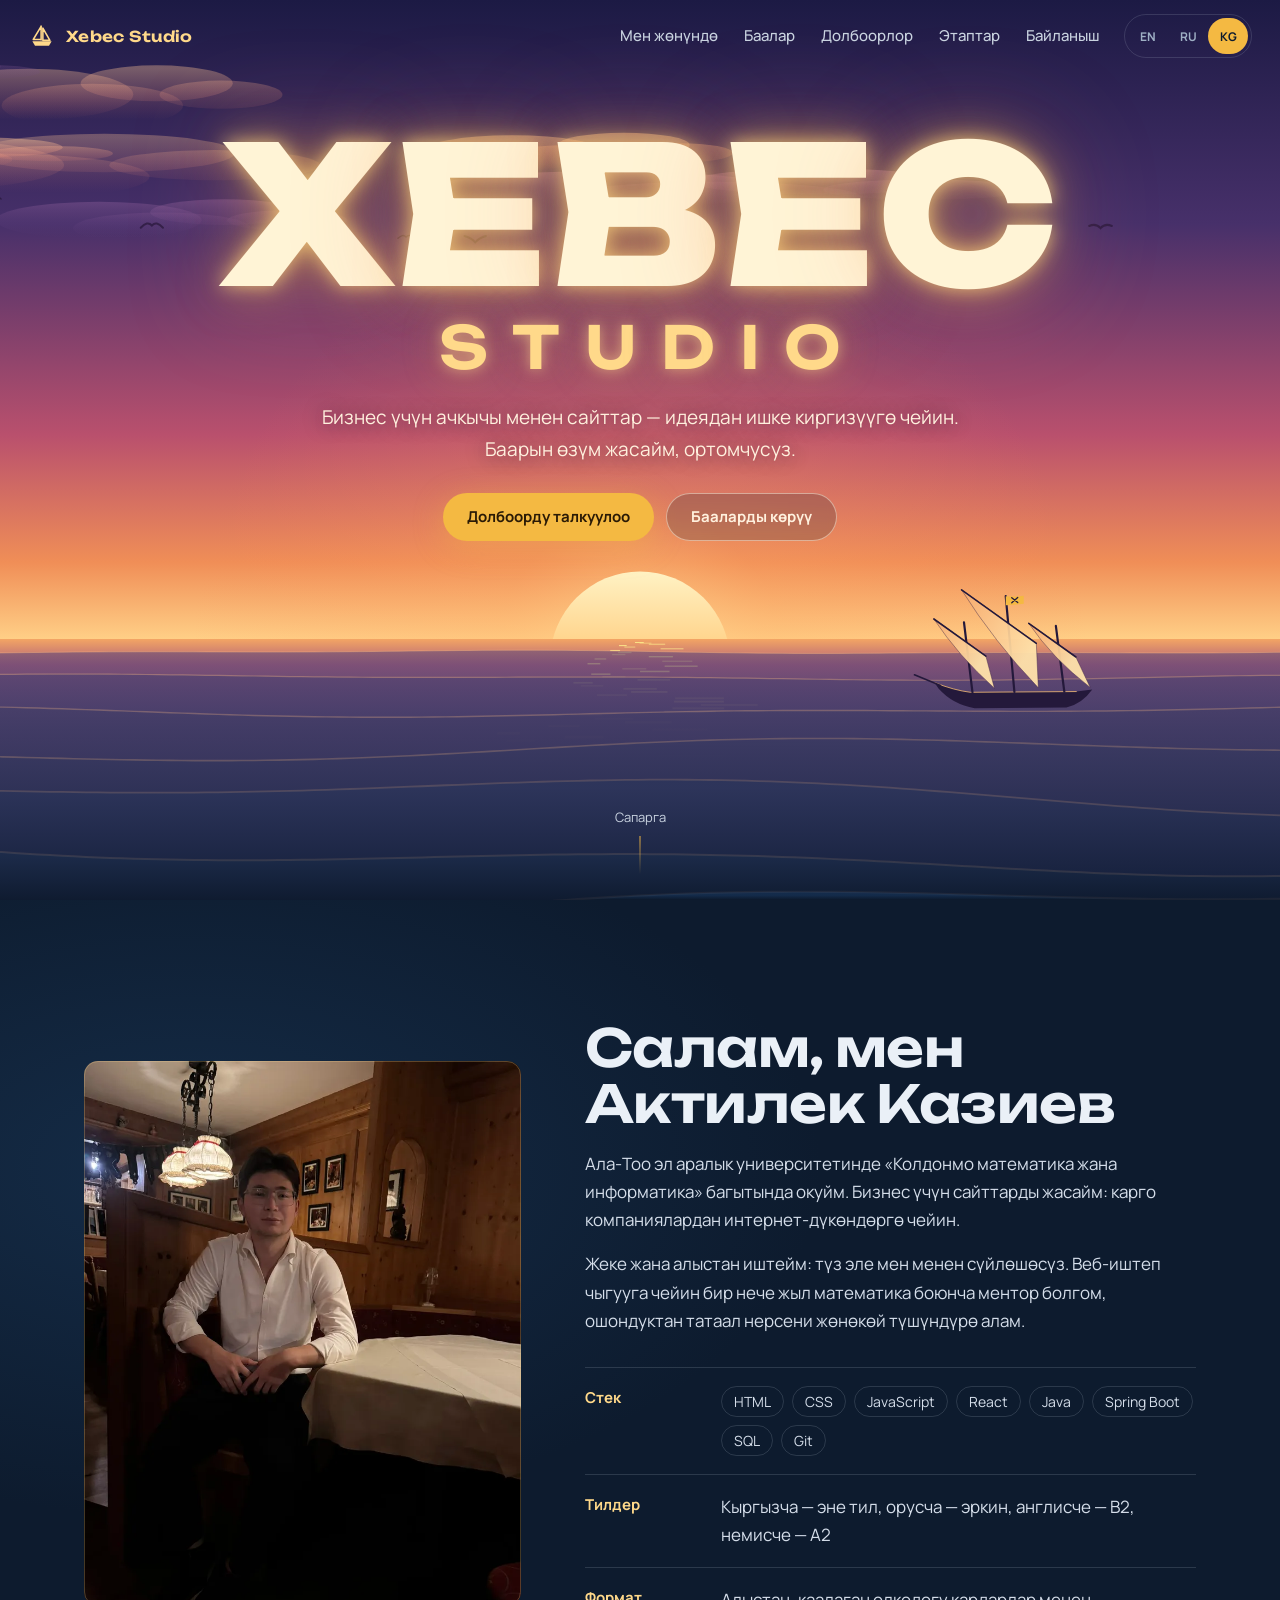
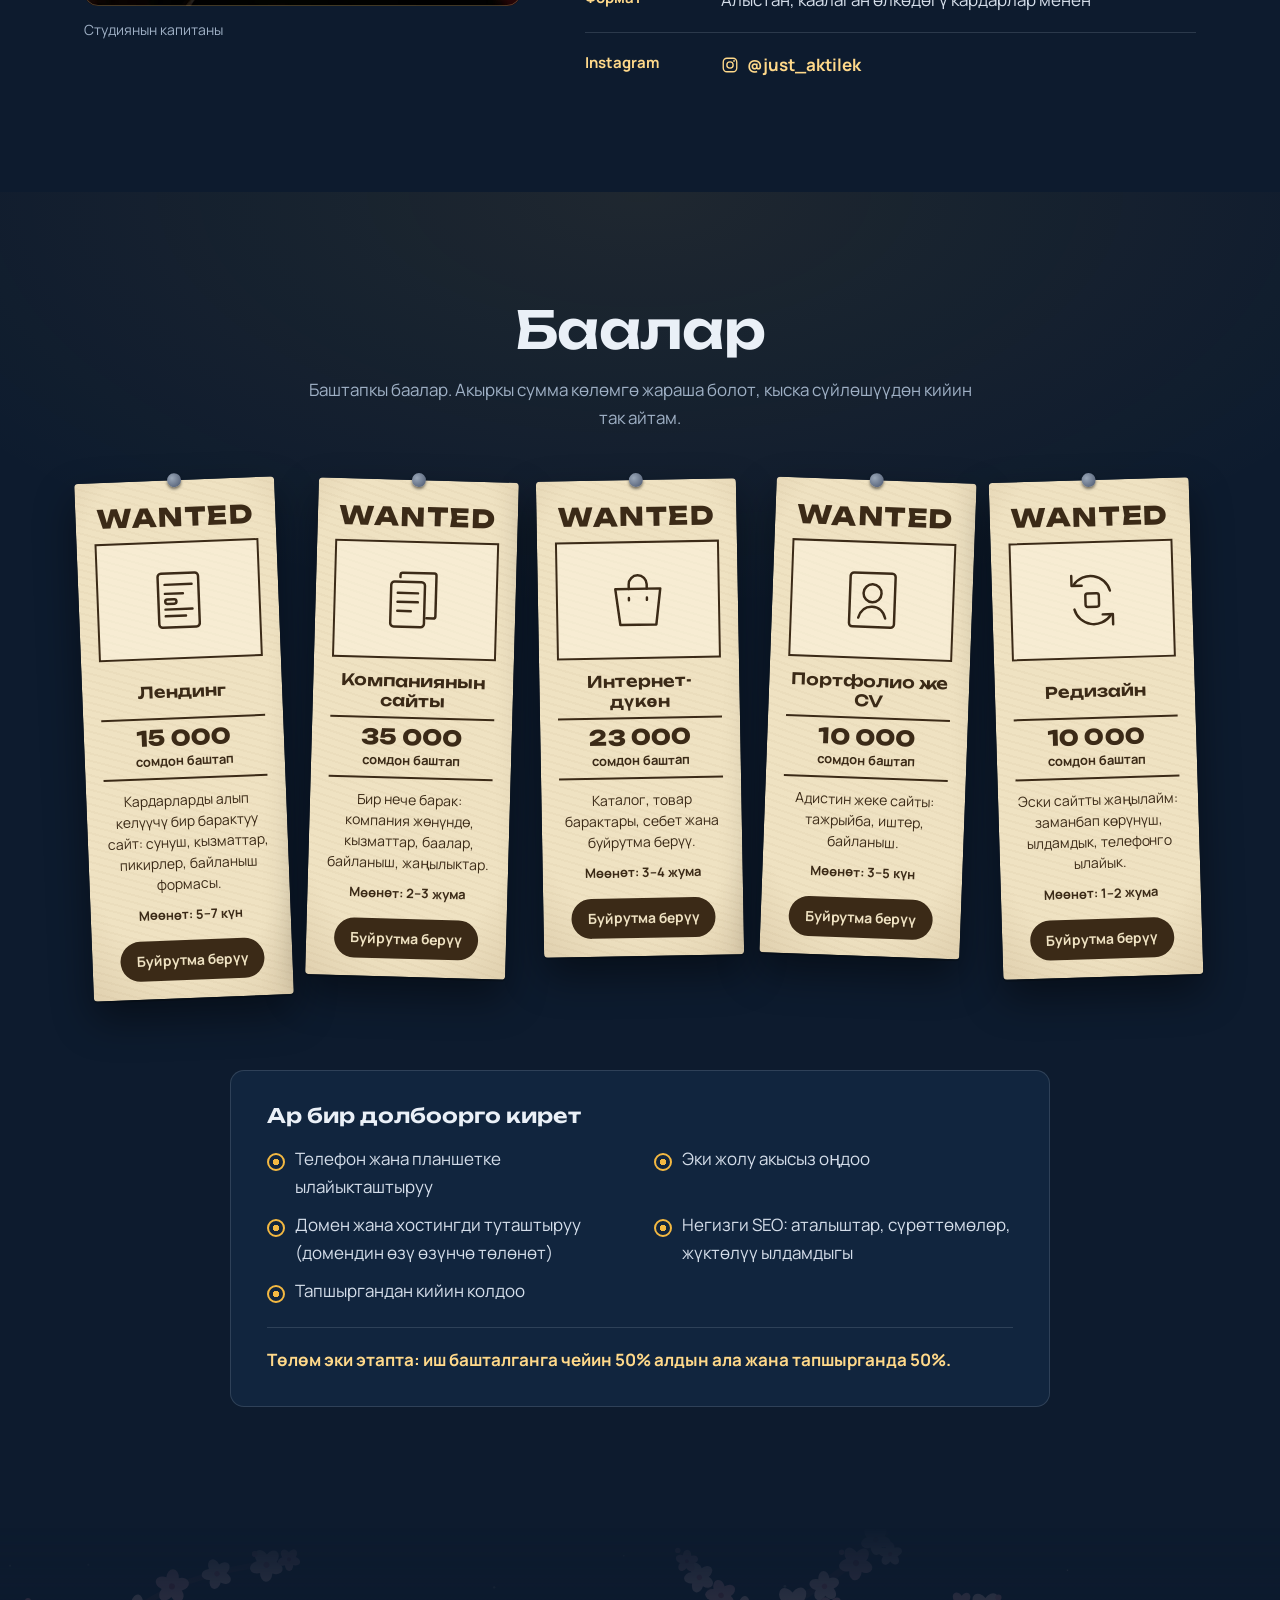
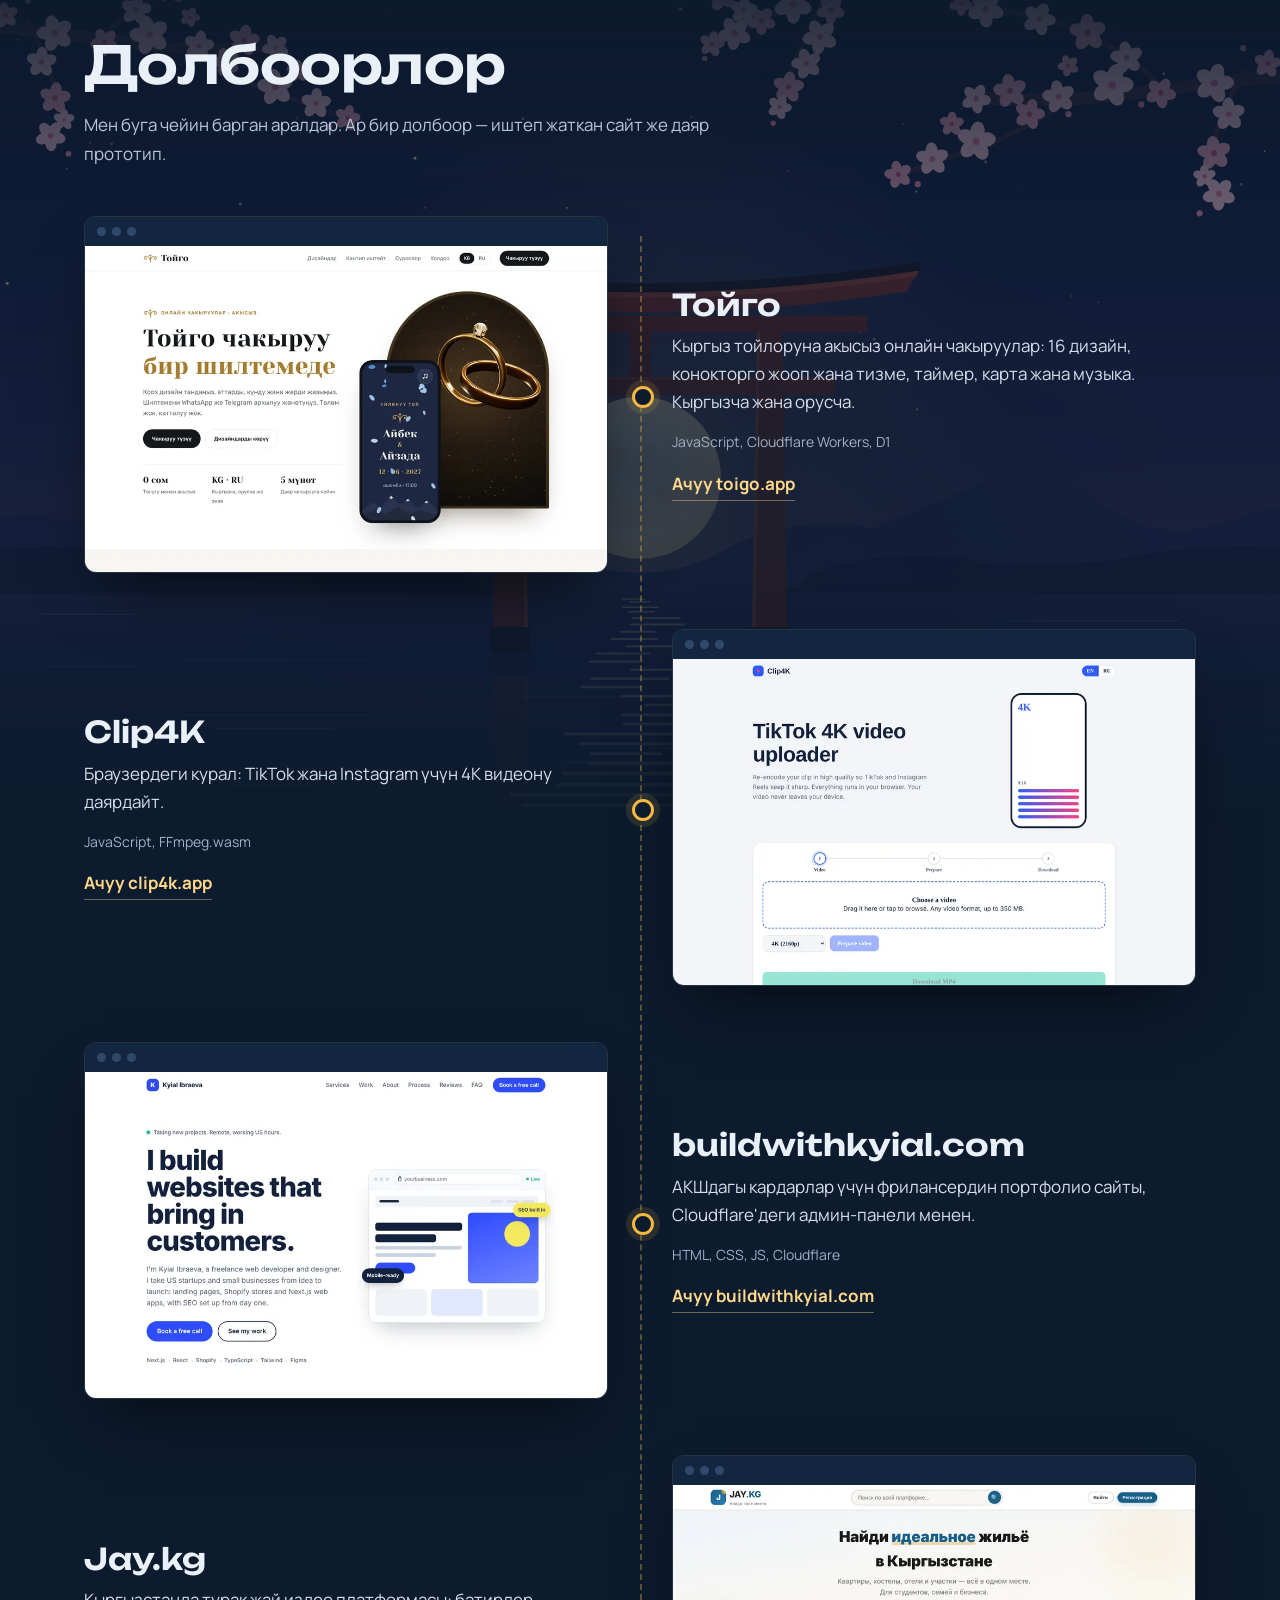
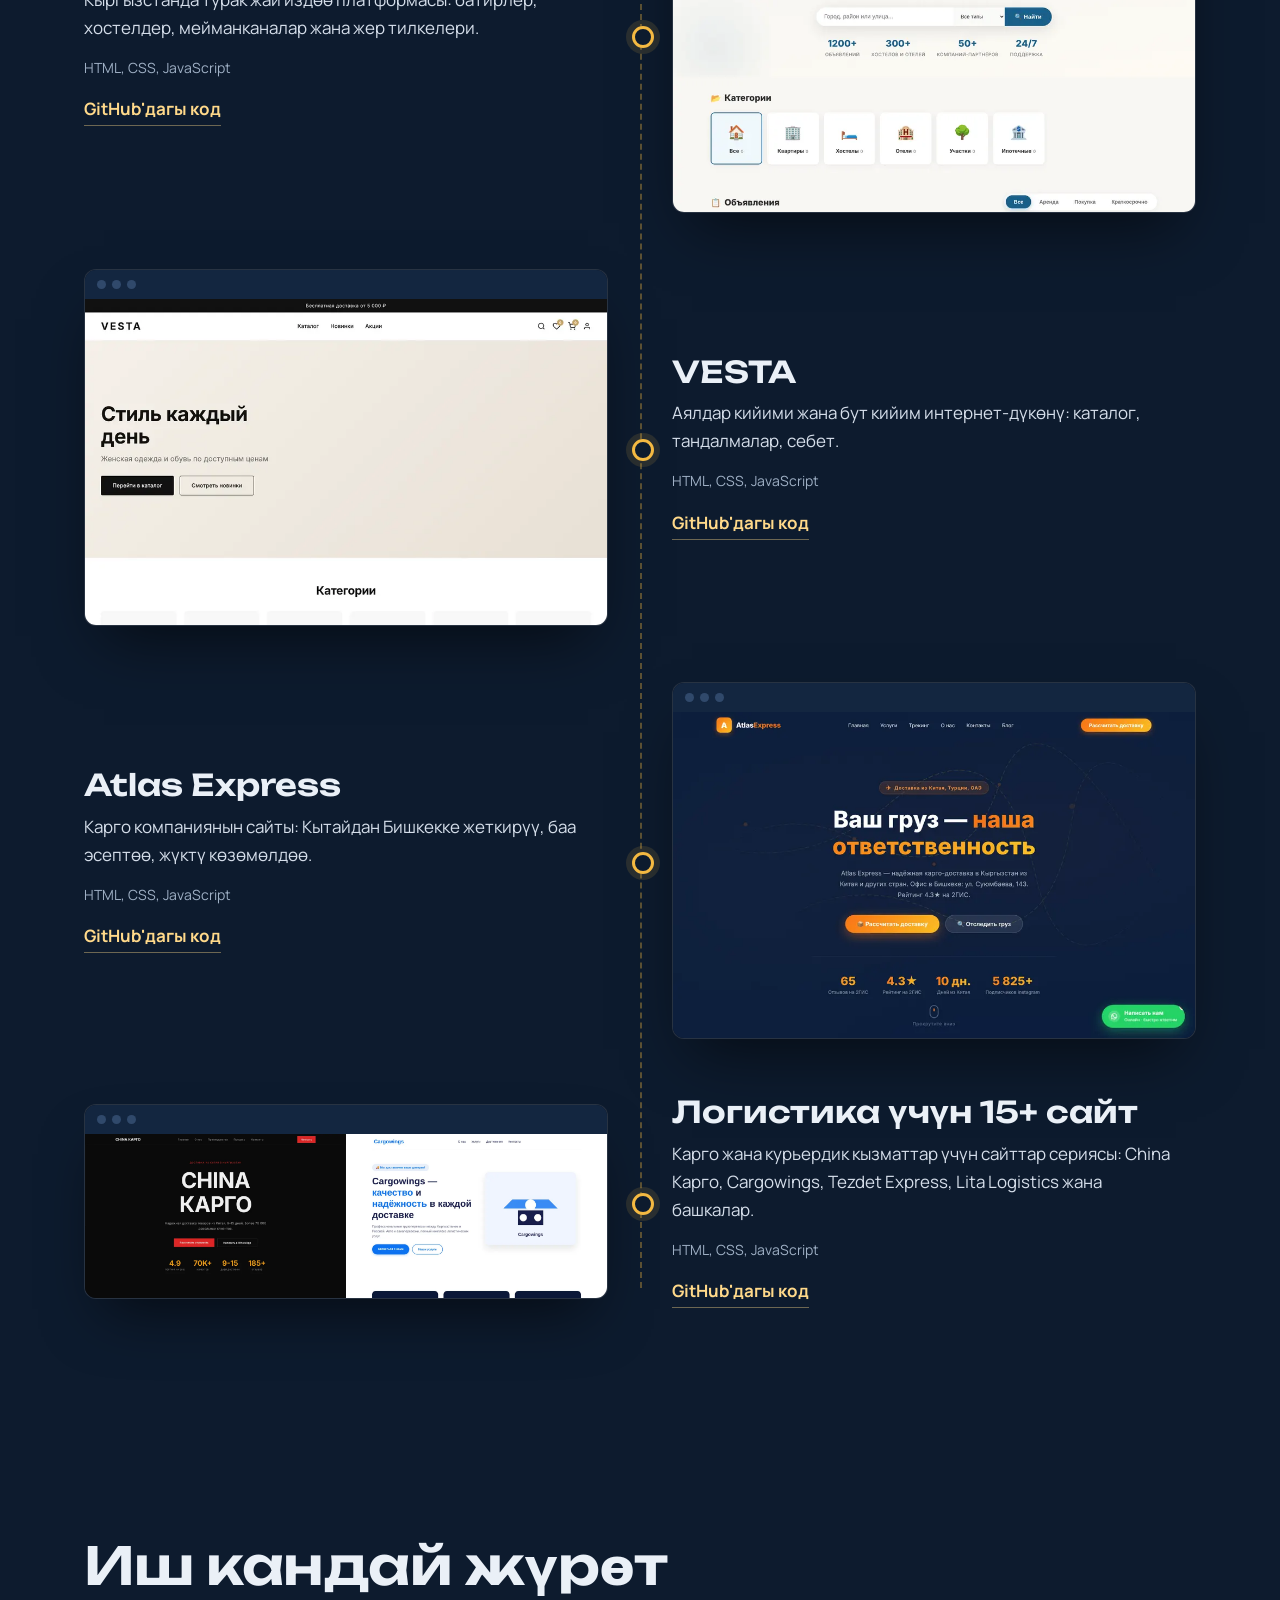
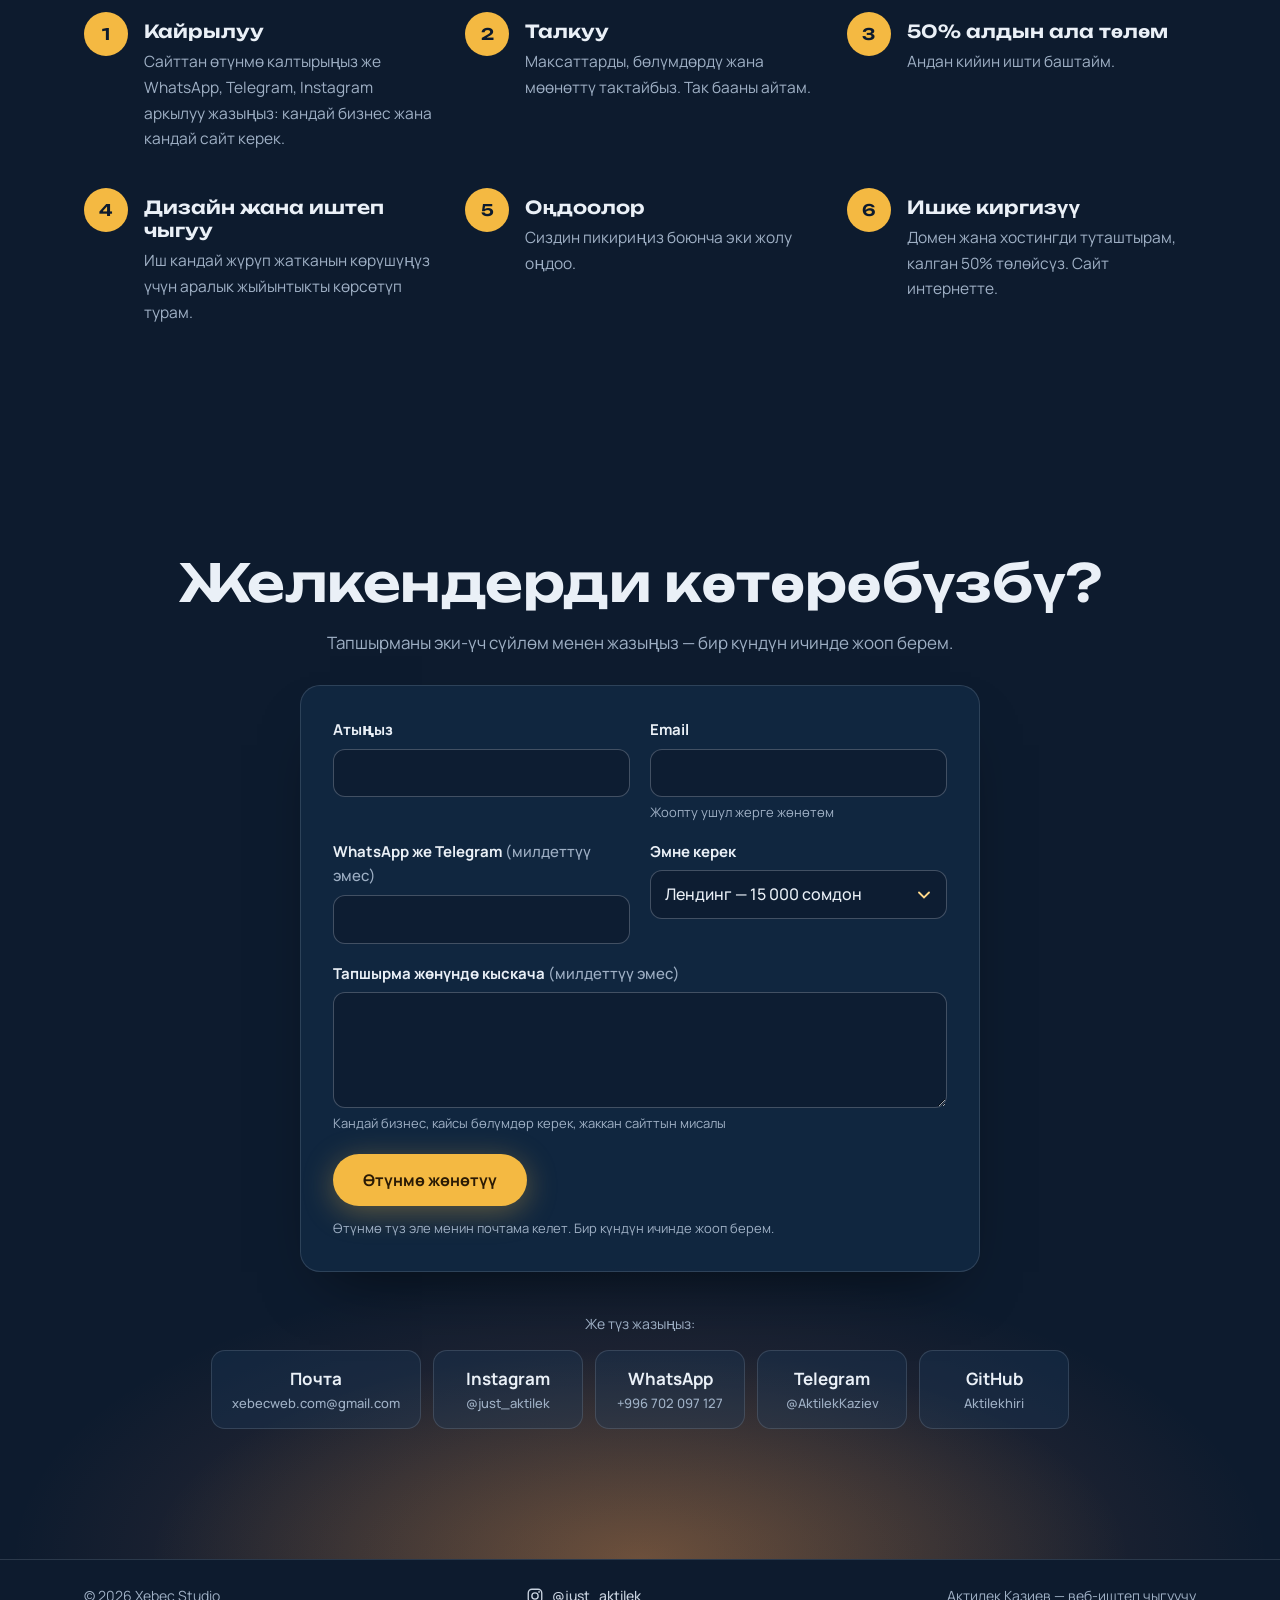
==== public/ky/index.html @ 6d2ee207 "Xebec Studio site with Cloudflare Workers Builds config Static site (content.js + build.js -> public" ====
<!doctype html>
<html lang="ky">
<head>
<meta charset="utf-8">
<meta name="viewport" content="width=device-width, initial-scale=1">
<title>Xebec Studio — сайттар ачкычы менен</title>
<meta name="description" content="Xebec Studio — ачкычы менен сайттар: лендинг, компаниянын сайты, интернет-дүкөн, портфолио жана редизайн. Каалаган өлкөдөгү кардарлар менен алыстан иштейм. Баалар 10 000 сомдон баштап.">
<link rel="canonical" href="https://xebecweb.com/ky/">
<link rel="alternate" hreflang="en" href="https://xebecweb.com/">
<link rel="alternate" hreflang="ru" href="https://xebecweb.com/ru/">
<link rel="alternate" hreflang="ky" href="https://xebecweb.com/ky/">
<link rel="alternate" hreflang="x-default" href="https://xebecweb.com/">
<meta name="theme-color" content="#0D1B2E">
<meta name="robots" content="index, follow, max-image-preview:large">
<meta property="og:type" content="website">
<meta property="og:site_name" content="Xebec Studio">
<meta property="og:url" content="https://xebecweb.com/ky/">
<meta property="og:title" content="Xebec Studio — сайттар ачкычы менен">
<meta property="og:description" content="Xebec Studio — ачкычы менен сайттар: лендинг, компаниянын сайты, интернет-дүкөн, портфолио жана редизайн. Каалаган өлкөдөгү кардарлар менен алыстан иштейм. Баалар 10 000 сомдон баштап.">
<meta property="og:image" content="https://xebecweb.com/assets/og-ky.jpg">
<meta property="og:image:width" content="1200">
<meta property="og:image:height" content="630">
<meta property="og:locale" content="ky_KG">
<meta property="og:locale:alternate" content="en_US">
<meta property="og:locale:alternate" content="ru_RU">
<meta name="twitter:card" content="summary_large_image">
<link rel="icon" href="../assets/favicon.svg" type="image/svg+xml">
<link rel="preload" href="../assets/fonts/unbounded-latin-800-normal.woff2" as="font" type="font/woff2" crossorigin>
<link rel="stylesheet" href="../assets/fonts.css">
<link rel="stylesheet" href="../styles.css">
<script type="application/ld+json">{"@context":"https://schema.org","@type":"ProfessionalService","name":"Xebec Studio","url":"https://xebecweb.com/ky/","image":"https://xebecweb.com/assets/og-ky.jpg","description":"Xebec Studio — ачкычы менен сайттар: лендинг, компаниянын сайты, интернет-дүкөн, портфолио жана редизайн. Каалаган өлкөдөгү кардарлар менен алыстан иштейм. Баалар 10 000 сомдон баштап.","email":"xebecweb.com@gmail.com","telephone":"+996702097127","areaServed":"Worldwide","availableLanguage":["English","Russian","Kyrgyz"],"priceRange":"10000–35000 KGS","founder":{"@type":"Person","name":"Актилек Казиев"},"sameAs":["https://instagram.com/just_aktilek","https://github.com/Aktilekhiri","https://t.me/AktilekKaziev"],"inLanguage":"ky"}</script>
</head>
<body>
<a class="skip" href="#main">Мазмунга өтүү</a>

<header class="bar" id="bar">
  <a class="brand" href="#top" aria-label="Xebec Studio">
    <svg viewBox="0 0 32 32" aria-hidden="true"><path d="M5 22h22l-3 5H8z" fill="currentColor"/><path d="M15 4v17M15 5l-9 15h9M17 7v14h8z" fill="none" stroke="currentColor" stroke-width="1.8" stroke-linejoin="round"/></svg>
    <span>Xebec Studio</span>
  </a>
  <nav class="nav" id="nav" aria-label="Main">
    <a href="#captain">Мен жөнүндө</a>
    <a href="#bounties">Баалар</a>
    <a href="#islands">Долбоорлор</a>
    <a href="#voyage">Этаптар</a>
    <a href="#contact">Байланыш</a>
  </nav>
  <nav class="langs" aria-label="Тил"><a href="../" hreflang="en" lang="en" aria-label="English">EN</a><a href="../ru/" hreflang="ru" lang="ru" aria-label="Русский">RU</a><a href="./" hreflang="ky" lang="ky" aria-label="Кыргызча" aria-current="page">KG</a></nav>
  <button class="menu-btn" id="menuBtn" type="button" aria-expanded="false" aria-controls="nav"><span></span><span></span><span class="sr">Меню</span></button>
</header>

<section class="hero" id="top">
  <canvas id="sea" aria-hidden="true"></canvas>
  <div class="hero-in">
    <h1 class="title"><span class="sr">Xebec Studio — сайттар ачкычы менен</span><span class="t1" aria-hidden="true">XEBEC</span><span class="t2" aria-hidden="true">STUDIO</span></h1>
    <p class="lede">Бизнес үчүн ачкычы менен сайттар — идеядан ишке киргизүүгө чейин. Баарын өзүм жасайм, ортомчусуз.</p>
    <div class="cta">
      <a class="btn gold" href="#contact">Долбоорду талкуулоо</a>
      <a class="btn ghost" href="#bounties">Бааларды көрүү</a>
    </div>
  </div>
  <a class="scroll-cue" href="#captain"><span>Сапарга</span><i aria-hidden="true"></i></a>
</section>

<main id="main" tabindex="-1">

<section class="captain" id="captain">
  <div class="wrap cap-grid">
    <figure class="cap-photo">
      <img src="../assets/img/aktilek.webp" width="800" height="1066" alt="Актилек Казиев" loading="lazy" decoding="async">
      <figcaption>Студиянын капитаны</figcaption>
    </figure>
    <div class="cap-text">
      <h2 class="h2">Салам, мен Актилек Казиев</h2>
      <p>Ала-Тоо эл аралык университетинде «Колдонмо математика жана информатика» багытында окуйм. Бизнес үчүн сайттарды жасайм: карго компаниялардан интернет-дүкөндөргө чейин.</p>
      <p>Жеке жана алыстан иштейм: түз эле мен менен сүйлөшөсүз. Веб-иштеп чыгууга чейин бир нече жыл математика боюнча ментор болгом, ошондуктан татаал нерсени жөнөкөй түшүндүрө алам.</p>
      <dl class="facts">
        <div><dt>Стек</dt><dd class="chips"><span>HTML</span><span>CSS</span><span>JavaScript</span><span>React</span><span>Java</span><span>Spring Boot</span><span>SQL</span><span>Git</span></dd></div>
        <div><dt>Тилдер</dt><dd>Кыргызча — эне тил, орусча — эркин, англисче — B2, немисче — A2</dd></div>
        <div><dt>Формат</dt><dd>Алыстан, каалаган өлкөдөгү кардарлар менен</dd></div>
        <div><dt>Instagram</dt><dd><a class="ig-link" href="https://instagram.com/just_aktilek" target="_blank" rel="noopener"><svg viewBox="0 0 24 24" aria-hidden="true"><rect x="3" y="3" width="18" height="18" rx="5" fill="none" stroke="currentColor" stroke-width="1.8"/><circle cx="12" cy="12" r="4.2" fill="none" stroke="currentColor" stroke-width="1.8"/><circle cx="17.4" cy="6.6" r="1.2" fill="currentColor"/></svg>@just_aktilek</a></dd></div>
      </dl>
    </div>
  </div>
</section>

<section class="bounties" id="bounties">
  <div class="wrap">
    <h2 class="h2 center">Баалар</h2>
    <p class="sub center">Баштапкы баалар. Акыркы сумма көлөмгө жараша болот, кыска сүйлөшүүдөн кийин так айтам.</p>
    <div class="posters">
      <article class="poster" style="--tilt:-2.2deg">
        <div class="w" aria-hidden="true">WANTED</div>
        <div class="pic" aria-hidden="true"><svg viewBox="0 0 64 64"><rect x="14" y="8" width="36" height="48" rx="3"/><path d="M20 18h24M20 26h16M20 40h24M20 46h18"/><rect x="20" y="31" width="10" height="4" rx="2"/></svg></div>
        <h3 class="name">Лендинг</h3>
        <div class="bounty"><b>15 000</b><small>сомдон баштап</small></div>
        <p>Кардарларды алып келүүчү бир барактуу сайт: сунуш, кызматтар, пикирлер, байланыш формасы.</p>
        <div class="term">Мөөнөт: 5–7 күн</div>
        <a class="order" href="#contact" data-service="landing">Буйрутма берүү</a>
      </article>
      <article class="poster" style="--tilt:1.6deg">
        <div class="w" aria-hidden="true">WANTED</div>
        <div class="pic" aria-hidden="true"><svg viewBox="0 0 64 64"><rect x="10" y="16" width="30" height="40" rx="3"/><path d="M18 12V10a2 2 0 0 1 2-2h28a2 2 0 0 1 2 2v36a2 2 0 0 1-2 2h-6"/><path d="M16 26h18M16 34h18M16 42h12"/></svg></div>
        <h3 class="name">Компаниянын сайты</h3>
        <div class="bounty"><b>35 000</b><small>сомдон баштап</small></div>
        <p>Бир нече барак: компания жөнүндө, кызматтар, баалар, байланыш, жаңылыктар.</p>
        <div class="term">Мөөнөт: 2–3 жума</div>
        <a class="order" href="#contact" data-service="corporate">Буйрутма берүү</a>
      </article>
      <article class="poster" style="--tilt:-1deg">
        <div class="w" aria-hidden="true">WANTED</div>
        <div class="pic" aria-hidden="true"><svg viewBox="0 0 64 64"><path d="M12 22h40l-4 32H16z"/><path d="M24 22v-4a8 8 0 0 1 16 0v4"/><path d="M24 30v2M40 30v2"/></svg></div>
        <h3 class="name">Интернет-дүкөн</h3>
        <div class="bounty"><b>23 000</b><small>сомдон баштап</small></div>
        <p>Каталог, товар барактары, себет жана буйрутма берүү.</p>
        <div class="term">Мөөнөт: 3–4 жума</div>
        <a class="order" href="#contact" data-service="shop">Буйрутма берүү</a>
      </article>
      <article class="poster" style="--tilt:2.1deg">
        <div class="w" aria-hidden="true">WANTED</div>
        <div class="pic" aria-hidden="true"><svg viewBox="0 0 64 64"><rect x="12" y="8" width="40" height="48" rx="3"/><circle cx="32" cy="26" r="8"/><path d="M20 48c2-7 7-10 12-10s10 3 12 10"/></svg></div>
        <h3 class="name">Портфолио же CV</h3>
        <div class="bounty"><b>10 000</b><small>сомдон баштап</small></div>
        <p>Адистин жеке сайты: тажрыйба, иштер, байланыш.</p>
        <div class="term">Мөөнөт: 3–5 күн</div>
        <a class="order" href="#contact" data-service="portfolio">Буйрутма берүү</a>
      </article>
      <article class="poster" style="--tilt:-1.7deg">
        <div class="w" aria-hidden="true">WANTED</div>
        <div class="pic" aria-hidden="true"><svg viewBox="0 0 64 64"><path d="M48 24a18 18 0 0 0-32-6"/><path d="M14 10v9h9"/><path d="M16 40a18 18 0 0 0 32 6"/><path d="M50 54v-9h-9"/><rect x="26" y="26" width="12" height="12" rx="2"/></svg></div>
        <h3 class="name">Редизайн</h3>
        <div class="bounty"><b>10 000</b><small>сомдон баштап</small></div>
        <p>Эски сайтты жаңылайм: заманбап көрүнүш, ылдамдык, телефонго ылайык.</p>
        <div class="term">Мөөнөт: 1–2 жума</div>
        <a class="order" href="#contact" data-service="redesign">Буйрутма берүү</a>
      </article>
    </div>
    <div class="terms">
      <h3 class="h3">Ар бир долбоорго кирет</h3>
      <ul class="inc">
        <li>Телефон жана планшетке ылайыкташтыруу</li>
        <li>Эки жолу акысыз оңдоо</li>
        <li>Домен жана хостингди туташтыруу (домендин өзү өзүнчө төлөнөт)</li>
        <li>Негизги SEO: аталыштар, сүрөттөмөлөр, жүктөлүү ылдамдыгы</li>
        <li>Тапшыргандан кийин колдоо</li>
      </ul>
      <p class="pay">Төлөм эки этапта: иш башталганга чейин 50% алдын ала жана тапшырганда 50%.</p>
    </div>
  </div>
</section>

<section class="islands" id="islands">
  <div class="isle-bg" aria-hidden="true">
    <div class="isle-scene">
      <img class="scene" src="../assets/sakura-night.svg" alt="" decoding="async">
      <div class="petals"><i class="petal" style="left:92.2%;--d:11.5s;--dl:-11.2s;--s:11px;--sw:3.5s"><b></b></i><i class="petal" style="left:5.7%;--d:14.4s;--dl:-12.5s;--s:11px;--sw:4.7s"><b></b></i><i class="petal" style="left:55.8%;--d:16.6s;--dl:-10.8s;--s:9px;--sw:3.5s"><b></b></i><i class="petal" style="left:37.4%;--d:14.0s;--dl:-3.6s;--s:15px;--sw:4.2s"><b></b></i><i class="petal" style="left:45.3%;--d:19.7s;--dl:-8.8s;--s:14px;--sw:3.2s"><b></b></i><i class="petal" style="left:62.6%;--d:12.6s;--dl:-12.9s;--s:9px;--sw:4.8s"><b></b></i><i class="petal" style="left:16.6%;--d:18.3s;--dl:-11.1s;--s:9px;--sw:3.8s"><b></b></i><i class="petal" style="left:32.9%;--d:19.3s;--dl:-2.7s;--s:10px;--sw:3.8s"><b></b></i><i class="petal" style="left:54.0%;--d:16.8s;--dl:-0.0s;--s:16px;--sw:4.3s"><b></b></i><i class="petal" style="left:97.2%;--d:17.8s;--dl:-19.7s;--s:13px;--sw:3.1s"><b></b></i><i class="petal" style="left:82.1%;--d:16.9s;--dl:-8.4s;--s:14px;--sw:4.5s"><b></b></i><i class="petal" style="left:17.9%;--d:12.2s;--dl:-19.6s;--s:9px;--sw:2.8s"><b></b></i><i class="petal" style="left:99.5%;--d:15.5s;--dl:-15.4s;--s:14px;--sw:2.6s"><b></b></i><i class="petal" style="left:81.6%;--d:12.5s;--dl:-9.1s;--s:12px;--sw:3.3s"><b></b></i></div>
    </div>
  </div>
  <div class="wrap">
    <h2 class="h2">Долбоорлор</h2>
    <p class="sub">Мен буга чейин барган аралдар. Ар бир долбоор — иштеп жаткан сайт же даяр прототип.</p>
    <ol class="route">
      <li class="isle">
        <a class="shot" href="https://toigo.app" target="_blank" rel="noopener" tabindex="-1" aria-hidden="true"><span class="chrome"><i></i><i></i><i></i></span><img src="../assets/work/toigo.webp" width="960" height="600" alt="Тойго" loading="lazy" decoding="async"></a>
        <div>
          <h3>Тойго</h3>
          <p>Кыргыз тойлоруна акысыз онлайн чакыруулар: 16 дизайн, конокторго жооп жана тизме, таймер, карта жана музыка. Кыргызча жана орусча.</p>
          <div class="tags">JavaScript, Cloudflare Workers, D1</div>
          <a class="link" href="https://toigo.app" target="_blank" rel="noopener">Ачуу toigo.app</a>
        </div>
      </li>
      <li class="isle">
        <a class="shot" href="https://clip4k.app" target="_blank" rel="noopener" tabindex="-1" aria-hidden="true"><span class="chrome"><i></i><i></i><i></i></span><img src="../assets/work/clip4k.webp" width="960" height="600" alt="Clip4K" loading="lazy" decoding="async"></a>
        <div>
          <h3>Clip4K</h3>
          <p>Браузердеги курал: TikTok жана Instagram үчүн 4K видеону даярдайт.</p>
          <div class="tags">JavaScript, FFmpeg.wasm</div>
          <a class="link" href="https://clip4k.app" target="_blank" rel="noopener">Ачуу clip4k.app</a>
        </div>
      </li>
      <li class="isle">
        <a class="shot" href="https://buildwithkyial.com" target="_blank" rel="noopener" tabindex="-1" aria-hidden="true"><span class="chrome"><i></i><i></i><i></i></span><img src="../assets/work/kyial.webp" width="960" height="600" alt="buildwithkyial.com" loading="lazy" decoding="async"></a>
        <div>
          <h3>buildwithkyial.com</h3>
          <p>АКШдагы кардарлар үчүн фрилансердин портфолио сайты, Cloudflare'деги админ-панели менен.</p>
          <div class="tags">HTML, CSS, JS, Cloudflare</div>
          <a class="link" href="https://buildwithkyial.com" target="_blank" rel="noopener">Ачуу buildwithkyial.com</a>
        </div>
      </li>
      <li class="isle">
        <a class="shot" href="https://github.com/Aktilekhiri/Jay.kg" target="_blank" rel="noopener" tabindex="-1" aria-hidden="true"><span class="chrome"><i></i><i></i><i></i></span><img src="../assets/work/jay.webp" width="960" height="600" alt="Jay.kg" loading="lazy" decoding="async"></a>
        <div>
          <h3>Jay.kg</h3>
          <p>Кыргызстанда турак жай издөө платформасы: батирлер, хостелдер, мейманканалар жана жер тилкелери.</p>
          <div class="tags">HTML, CSS, JavaScript</div>
          <a class="link" href="https://github.com/Aktilekhiri/Jay.kg" target="_blank" rel="noopener">GitHub'дагы код</a>
        </div>
      </li>
      <li class="isle">
        <a class="shot" href="https://github.com/Aktilekhiri/Vesta-" target="_blank" rel="noopener" tabindex="-1" aria-hidden="true"><span class="chrome"><i></i><i></i><i></i></span><img src="../assets/work/vesta.webp" width="960" height="600" alt="VESTA" loading="lazy" decoding="async"></a>
        <div>
          <h3>VESTA</h3>
          <p>Аялдар кийими жана бут кийим интернет-дүкөнү: каталог, тандалмалар, себет.</p>
          <div class="tags">HTML, CSS, JavaScript</div>
          <a class="link" href="https://github.com/Aktilekhiri/Vesta-" target="_blank" rel="noopener">GitHub'дагы код</a>
        </div>
      </li>
      <li class="isle">
        <a class="shot" href="https://github.com/Aktilekhiri/Atlas-express" target="_blank" rel="noopener" tabindex="-1" aria-hidden="true"><span class="chrome"><i></i><i></i><i></i></span><img src="../assets/work/atlas.webp" width="960" height="600" alt="Atlas Express" loading="lazy" decoding="async"></a>
        <div>
          <h3>Atlas Express</h3>
          <p>Карго компаниянын сайты: Кытайдан Бишкекке жеткирүү, баа эсептөө, жүктү көзөмөлдөө.</p>
          <div class="tags">HTML, CSS, JavaScript</div>
          <a class="link" href="https://github.com/Aktilekhiri/Atlas-express" target="_blank" rel="noopener">GitHub'дагы код</a>
        </div>
      </li>
      <li class="isle">
        <a class="shot duo" href="https://github.com/Aktilekhiri?tab=repositories" target="_blank" rel="noopener" tabindex="-1" aria-hidden="true"><span class="chrome"><i></i><i></i><i></i></span><span class="pair"><img src="../assets/work/china.webp" width="960" height="600" alt="" loading="lazy" decoding="async"><img src="../assets/work/cargowings.webp" width="960" height="600" alt="" loading="lazy" decoding="async"></span></a>
        <div>
          <h3>Логистика үчүн 15+ сайт</h3>
          <p>Карго жана курьердик кызматтар үчүн сайттар сериясы: China Карго, Cargowings, Tezdet Express, Lita Logistics жана башкалар.</p>
          <div class="tags">HTML, CSS, JavaScript</div>
          <a class="link" href="https://github.com/Aktilekhiri?tab=repositories" target="_blank" rel="noopener">GitHub'дагы код</a>
        </div>
      </li>
    </ol>
  </div>
</section>

<section class="voyage" id="voyage">
  <div class="wrap">
    <h2 class="h2">Иш кандай жүрөт</h2>
    <ol class="steps">
      <li><span class="n">1</span><div><h3>Кайрылуу</h3><p>Сайттан өтүнмө калтырыңыз же WhatsApp, Telegram, Instagram аркылуу жазыңыз: кандай бизнес жана кандай сайт керек.</p></div></li>
      <li><span class="n">2</span><div><h3>Талкуу</h3><p>Максаттарды, бөлүмдөрдү жана мөөнөттү тактайбыз. Так бааны айтам.</p></div></li>
      <li><span class="n">3</span><div><h3>50% алдын ала төлөм</h3><p>Андан кийин ишти баштайм.</p></div></li>
      <li><span class="n">4</span><div><h3>Дизайн жана иштеп чыгуу</h3><p>Иш кандай жүрүп жатканын көрүшүңүз үчүн аралык жыйынтыкты көрсөтүп турам.</p></div></li>
      <li><span class="n">5</span><div><h3>Оңдоолор</h3><p>Сиздин пикириңиз боюнча эки жолу оңдоо.</p></div></li>
      <li><span class="n">6</span><div><h3>Ишке киргизүү</h3><p>Домен жана хостингди туташтырам, калган 50% төлөйсүз. Сайт интернетте.</p></div></li>
    </ol>
  </div>
</section>

<section class="contact" id="contact">
  <div class="wrap">
    <h2 class="h2">Желкендерди көтөрөбүзбү?</h2>
    <p class="sub">Тапшырманы эки-үч сүйлөм менен жазыңыз — бир күндүн ичинде жооп берем.</p>

    <div class="lead-box">
      <p class="sent-note" id="sent" tabindex="-1">Рахмат! Өтүнмө жөнөтүлдү — бир күндүн ичинде почтаңызга жооп берем.</p>
      <form class="lead" id="leadForm" action="https://api.web3forms.com/submit" method="post"
            data-wa="996702097127" data-mail="xebecweb.com@gmail.com" data-title="Саламатсызбы! xebecweb.com сайтынан өтүнмө"
            data-l-name="Аты" data-l-service="Кызмат" data-l-msg="Тапшырма">
        <input type="hidden" name="access_key" value="2775c044-11af-4d92-966e-4e2f38633ee0">
        <input type="hidden" name="subject" value="Новая заявка с xebecweb.com">
        <input type="hidden" name="from_name" value="Xebec Studio — xebecweb.com">
        <input type="hidden" name="redirect" value="https://xebecweb.com/ky/#sent">
        <input type="hidden" name="page" value="KY · https://xebecweb.com/ky/">
        <input type="checkbox" name="botcheck" class="hp" tabindex="-1" autocomplete="off" aria-hidden="true">
        <div class="field">
          <label for="f-name">Атыңыз</label>
          <input id="f-name" name="name" type="text" autocomplete="name" maxlength="80" required aria-describedby="f-name-err">
          <p class="err" id="f-name-err" data-msg="Сизге кантип кайрылайын? Атыңызды жазыңыз"></p>
        </div>
        <div class="field">
          <label for="f-email">Email</label>
          <input id="f-email" name="email" type="email" autocomplete="email" inputmode="email" maxlength="120" required aria-describedby="f-email-hint f-email-err">
          <p class="hint" id="f-email-hint">Жоопту ушул жерге жөнөтөм</p>
          <p class="err" id="f-email-err" data-msg="Email'ди текшериңиз — жооп ошол жакка келет"></p>
        </div>
        <div class="field">
          <label for="f-phone">WhatsApp же Telegram <span class="opt">(милдеттүү эмес)</span></label>
          <input id="f-phone" name="whatsapp_telegram" type="text" autocomplete="tel" maxlength="60">
        </div>
        <div class="field">
          <label for="f-service">Эмне керек</label>
          <select id="f-service" name="service">
            <option value="Лендинг" data-id="landing">Лендинг — 15 000 сомдон</option>
            <option value="Компаниянын сайты" data-id="corporate">Компаниянын сайты — 35 000 сомдон</option>
            <option value="Интернет-дүкөн" data-id="shop">Интернет-дүкөн — 23 000 сомдон</option>
            <option value="Портфолио же CV" data-id="portfolio">Портфолио же CV — 10 000 сомдон</option>
            <option value="Редизайн" data-id="redesign">Редизайн — 10 000 сомдон</option>
            <option value="Башка / азырынча билбейм" data-id="other">Башка / азырынча билбейм</option>
          </select>
        </div>
        <div class="field full">
          <label for="f-msg">Тапшырма жөнүндө кыскача <span class="opt">(милдеттүү эмес)</span></label>
          <textarea id="f-msg" name="message" rows="4" maxlength="2000" aria-describedby="f-msg-hint"></textarea>
          <p class="hint" id="f-msg-hint">Кандай бизнес, кайсы бөлүмдөр керек, жаккан сайттын мисалы</p>
        </div>
        <div class="actions full">
          <button class="btn gold" type="submit" data-sending="Жөнөтүлүүдө…">Өтүнмө жөнөтүү</button>
          <p class="note">Өтүнмө түз эле менин почтама келет. Бир күндүн ичинде жооп берем.</p>
        </div>
        <div class="lead-fail full" role="alert" hidden>
          <p>Жөнөтүү мүмкүн болгон жок. Түз жазыңыз:</p>
          <div class="fail-actions">
            <a class="btn ghost" id="failMail" href="mailto:xebecweb.com@gmail.com">xebecweb.com@gmail.com</a>
            <a class="btn ghost" id="failWa" href="https://wa.me/996702097127" target="_blank" rel="noopener">WhatsApp</a>
          </div>
        </div>
      </form>
      <div class="lead-done" role="status" tabindex="-1" hidden>
        <svg viewBox="0 0 48 48" aria-hidden="true"><circle cx="24" cy="24" r="21"/><path d="M14 25l7 7 13-15"/></svg>
        <p>Рахмат! Өтүнмө жөнөтүлдү — бир күндүн ичинде почтаңызга жооп берем.</p>
        <button class="btn ghost" type="button" id="leadAgain">Дагы бирөөнү жөнөтүү</button>
      </div>
    </div>

    <p class="more">Же түз жазыңыз:</p>
    <ul class="channels">
      <li><a href="mailto:xebecweb.com@gmail.com?subject=Xebec%20Studio">Почта<small>xebecweb.com@gmail.com</small></a></li>
      <li><a class="ch-ig" href="https://instagram.com/just_aktilek" target="_blank" rel="noopener">Instagram<small>@just_aktilek</small></a></li>
      <li><a href="https://wa.me/996702097127?text=%D0%A1%D0%B0%D0%BB%D0%B0%D0%BC%D0%B0%D1%82%D1%81%D1%8B%D0%B7%D0%B1%D1%8B!%20%D0%A1%D0%B0%D0%B9%D1%82%20%D0%B1%D0%BE%D1%8E%D0%BD%D1%87%D0%B0%20%D1%81%D2%AF%D0%B9%D0%BB%D3%A9%D1%88%D0%BA%D2%AF%D0%BC%20%D0%BA%D0%B5%D0%BB%D0%B5%D1%82." target="_blank" rel="noopener">WhatsApp<small>+996 702 097 127</small></a></li>
      <li><a href="https://t.me/AktilekKaziev" target="_blank" rel="noopener">Telegram<small>@AktilekKaziev</small></a></li>
      <li><a href="https://github.com/Aktilekhiri" target="_blank" rel="noopener">GitHub<small>Aktilekhiri</small></a></li>
    </ul>
  </div>
</section>

</main>

<footer class="foot">
  <div class="wrap foot-in">
    <span>© <span id="year">2026</span> Xebec Studio</span>
    <a class="foot-ig" href="https://instagram.com/just_aktilek" target="_blank" rel="noopener"><svg viewBox="0 0 24 24" aria-hidden="true"><rect x="3" y="3" width="18" height="18" rx="5" fill="none" stroke="currentColor" stroke-width="1.8"/><circle cx="12" cy="12" r="4.2" fill="none" stroke="currentColor" stroke-width="1.8"/><circle cx="17.4" cy="6.6" r="1.2" fill="currentColor"/></svg>@just_aktilek</a>
    <span>Актилек Казиев — веб-иштеп чыгуучу</span>
  </div>
</footer>

<a class="logpose" id="logpose" href="#top" aria-label="Өйдө">
  <svg viewBox="0 0 64 64" aria-hidden="true">
    <circle cx="32" cy="34" r="22" class="lp-glass"/>
    <circle cx="32" cy="34" r="22" class="lp-ring"/>
    <path d="M28 10h8l-1 3h-6z" class="lp-cap"/>
    <g class="lp-ticks"><path d="M32 15v4M32 49v4M13 34h4M47 34h4"/></g>
    <g id="needle"><path d="M32 18l3.5 16h-7z" class="lp-n1"/><path d="M32 50l3.5-16h-7z" class="lp-n2"/><circle cx="32" cy="34" r="2.2" class="lp-cap"/></g>
  </svg>
</a>

<script src="../main.js"></script>
</body>
</html>
---- public/assets/fonts.css ----
@font-face {
  font-family: 'Unbounded';
  font-style: normal;
  font-display: swap;
  font-weight: 400;
  src:url(fonts/unbounded-cyrillic-ext-400-normal.woff2) format('woff2');
  unicode-range: U+0460-052F,U+1C80-1C8A,U+20B4,U+2DE0-2DFF,U+A640-A69F,U+FE2E-FE2F;
}
@font-face {
  font-family: 'Unbounded';
  font-style: normal;
  font-display: swap;
  font-weight: 400;
  src:url(fonts/unbounded-cyrillic-400-normal.woff2) format('woff2');
  unicode-range: U+0301,U+0400-045F,U+0490-0491,U+04B0-04B1,U+2116;
}
@font-face {
  font-family: 'Unbounded';
  font-style: normal;
  font-display: swap;
  font-weight: 400;
  src:url(fonts/unbounded-latin-ext-400-normal.woff2) format('woff2');
  unicode-range: U+0100-02BA,U+02BD-02C5,U+02C7-02CC,U+02CE-02D7,U+02DD-02FF,U+0304,U+0308,U+0329,U+1D00-1DBF,U+1E00-1E9F,U+1EF2-1EFF,U+2020,U+20A0-20AB,U+20AD-20C0,U+2113,U+2C60-2C7F,U+A720-A7FF;
}
@font-face {
  font-family: 'Unbounded';
  font-style: normal;
  font-display: swap;
  font-weight: 400;
  src:url(fonts/unbounded-latin-400-normal.woff2) format('woff2');
  unicode-range: U+0000-00FF,U+0131,U+0152-0153,U+02BB-02BC,U+02C6,U+02DA,U+02DC,U+0304,U+0308,U+0329,U+2000-206F,U+20AC,U+2122,U+2191,U+2193,U+2212,U+2215,U+FEFF,U+FFFD;
}
@font-face {
  font-family: 'Unbounded';
  font-style: normal;
  font-display: swap;
  font-weight: 600;
  src:url(fonts/unbounded-cyrillic-ext-600-normal.woff2) format('woff2');
  unicode-range: U+0460-052F,U+1C80-1C8A,U+20B4,U+2DE0-2DFF,U+A640-A69F,U+FE2E-FE2F;
}
@font-face {
  font-family: 'Unbounded';
  font-style: normal;
  font-display: swap;
  font-weight: 600;
  src:url(fonts/unbounded-cyrillic-600-normal.woff2) format('woff2');
  unicode-range: U+0301,U+0400-045F,U+0490-0491,U+04B0-04B1,U+2116;
}
@font-face {
  font-family: 'Unbounded';
  font-style: normal;
  font-display: swap;
  font-weight: 600;
  src:url(fonts/unbounded-latin-ext-600-normal.woff2) format('woff2');
  unicode-range: U+0100-02BA,U+02BD-02C5,U+02C7-02CC,U+02CE-02D7,U+02DD-02FF,U+0304,U+0308,U+0329,U+1D00-1DBF,U+1E00-1E9F,U+1EF2-1EFF,U+2020,U+20A0-20AB,U+20AD-20C0,U+2113,U+2C60-2C7F,U+A720-A7FF;
}
@font-face {
  font-family: 'Unbounded';
  font-style: normal;
  font-display: swap;
  font-weight: 600;
  src:url(fonts/unbounded-latin-600-normal.woff2) format('woff2');
  unicode-range: U+0000-00FF,U+0131,U+0152-0153,U+02BB-02BC,U+02C6,U+02DA,U+02DC,U+0304,U+0308,U+0329,U+2000-206F,U+20AC,U+2122,U+2191,U+2193,U+2212,U+2215,U+FEFF,U+FFFD;
}
@font-face {
  font-family: 'Unbounded';
  font-style: normal;
  font-display: swap;
  font-weight: 800;
  src:url(fonts/unbounded-cyrillic-ext-800-normal.woff2) format('woff2');
  unicode-range: U+0460-052F,U+1C80-1C8A,U+20B4,U+2DE0-2DFF,U+A640-A69F,U+FE2E-FE2F;
}
@font-face {
  font-family: 'Unbounded';
  font-style: normal;
  font-display: swap;
  font-weight: 800;
  src:url(fonts/unbounded-cyrillic-800-normal.woff2) format('woff2');
  unicode-range: U+0301,U+0400-045F,U+0490-0491,U+04B0-04B1,U+2116;
}
@font-face {
  font-family: 'Unbounded';
  font-style: normal;
  font-display: swap;
  font-weight: 800;
  src:url(fonts/unbounded-latin-ext-800-normal.woff2) format('woff2');
  unicode-range: U+0100-02BA,U+02BD-02C5,U+02C7-02CC,U+02CE-02D7,U+02DD-02FF,U+0304,U+0308,U+0329,U+1D00-1DBF,U+1E00-1E9F,U+1EF2-1EFF,U+2020,U+20A0-20AB,U+20AD-20C0,U+2113,U+2C60-2C7F,U+A720-A7FF;
}
@font-face {
  font-family: 'Unbounded';
  font-style: normal;
  font-display: swap;
  font-weight: 800;
  src:url(fonts/unbounded-latin-800-normal.woff2) format('woff2');
  unicode-range: U+0000-00FF,U+0131,U+0152-0153,U+02BB-02BC,U+02C6,U+02DA,U+02DC,U+0304,U+0308,U+0329,U+2000-206F,U+20AC,U+2122,U+2191,U+2193,U+2212,U+2215,U+FEFF,U+FFFD;
}
@font-face {
  font-family: 'Manrope';
  font-style: normal;
  font-display: swap;
  font-weight: 400;
  src:url(fonts/manrope-cyrillic-ext-400-normal.woff2) format('woff2');
  unicode-range: U+0460-052F,U+1C80-1C8A,U+20B4,U+2DE0-2DFF,U+A640-A69F,U+FE2E-FE2F;
}
@font-face {
  font-family: 'Manrope';
  font-style: normal;
  font-display: swap;
  font-weight: 400;
  src:url(fonts/manrope-cyrillic-400-normal.woff2) format('woff2');
  unicode-range: U+0301,U+0400-045F,U+0490-0491,U+04B0-04B1,U+2116;
}
@font-face {
  font-family: 'Manrope';
  font-style: normal;
  font-display: swap;
  font-weight: 400;
  src:url(fonts/manrope-latin-ext-400-normal.woff2) format('woff2');
  unicode-range: U+0100-02BA,U+02BD-02C5,U+02C7-02CC,U+02CE-02D7,U+02DD-02FF,U+0304,U+0308,U+0329,U+1D00-1DBF,U+1E00-1E9F,U+1EF2-1EFF,U+2020,U+20A0-20AB,U+20AD-20C0,U+2113,U+2C60-2C7F,U+A720-A7FF;
}
@font-face {
  font-family: 'Manrope';
  font-style: normal;
  font-display: swap;
  font-weight: 400;
  src:url(fonts/manrope-latin-400-normal.woff2) format('woff2');
  unicode-range: U+0000-00FF,U+0131,U+0152-0153,U+02BB-02BC,U+02C6,U+02DA,U+02DC,U+0304,U+0308,U+0329,U+2000-206F,U+20AC,U+2122,U+2191,U+2193,U+2212,U+2215,U+FEFF,U+FFFD;
}
@font-face {
  font-family: 'Manrope';
  font-style: normal;
  font-display: swap;
  font-weight: 500;
  src:url(fonts/manrope-cyrillic-ext-500-normal.woff2) format('woff2');
  unicode-range: U+0460-052F,U+1C80-1C8A,U+20B4,U+2DE0-2DFF,U+A640-A69F,U+FE2E-FE2F;
}
@font-face {
  font-family: 'Manrope';
  font-style: normal;
  font-display: swap;
  font-weight: 500;
  src:url(fonts/manrope-cyrillic-500-normal.woff2) format('woff2');
  unicode-range: U+0301,U+0400-045F,U+0490-0491,U+04B0-04B1,U+2116;
}
@font-face {
  font-family: 'Manrope';
  font-style: normal;
  font-display: swap;
  font-weight: 500;
  src:url(fonts/manrope-latin-ext-500-normal.woff2) format('woff2');
  unicode-range: U+0100-02BA,U+02BD-02C5,U+02C7-02CC,U+02CE-02D7,U+02DD-02FF,U+0304,U+0308,U+0329,U+1D00-1DBF,U+1E00-1E9F,U+1EF2-1EFF,U+2020,U+20A0-20AB,U+20AD-20C0,U+2113,U+2C60-2C7F,U+A720-A7FF;
}
@font-face {
  font-family: 'Manrope';
  font-style: normal;
  font-display: swap;
  font-weight: 500;
  src:url(fonts/manrope-latin-500-normal.woff2) format('woff2');
  unicode-range: U+0000-00FF,U+0131,U+0152-0153,U+02BB-02BC,U+02C6,U+02DA,U+02DC,U+0304,U+0308,U+0329,U+2000-206F,U+20AC,U+2122,U+2191,U+2193,U+2212,U+2215,U+FEFF,U+FFFD;
}
@font-face {
  font-family: 'Manrope';
  font-style: normal;
  font-display: swap;
  font-weight: 700;
  src:url(fonts/manrope-cyrillic-ext-700-normal.woff2) format('woff2');
  unicode-range: U+0460-052F,U+1C80-1C8A,U+20B4,U+2DE0-2DFF,U+A640-A69F,U+FE2E-FE2F;
}
@font-face {
  font-family: 'Manrope';
  font-style: normal;
  font-display: swap;
  font-weight: 700;
  src:url(fonts/manrope-cyrillic-700-normal.woff2) format('woff2');
  unicode-range: U+0301,U+0400-045F,U+0490-0491,U+04B0-04B1,U+2116;
}
@font-face {
  font-family: 'Manrope';
  font-style: normal;
  font-display: swap;
  font-weight: 700;
  src:url(fonts/manrope-latin-ext-700-normal.woff2) format('woff2');
  unicode-range: U+0100-02BA,U+02BD-02C5,U+02C7-02CC,U+02CE-02D7,U+02DD-02FF,U+0304,U+0308,U+0329,U+1D00-1DBF,U+1E00-1E9F,U+1EF2-1EFF,U+2020,U+20A0-20AB,U+20AD-20C0,U+2113,U+2C60-2C7F,U+A720-A7FF;
}
@font-face {
  font-family: 'Manrope';
  font-style: normal;
  font-display: swap;
  font-weight: 700;
  src:url(fonts/manrope-latin-700-normal.woff2) format('woff2');
  unicode-range: U+0000-00FF,U+0131,U+0152-0153,U+02BB-02BC,U+02C6,U+02DA,U+02DC,U+0304,U+0308,U+0329,U+2000-206F,U+20AC,U+2122,U+2191,U+2193,U+2212,U+2215,U+FEFF,U+FFFD;
}
---- public/styles.css ----
:root{
  --abyss:#0D1B2E;
  --sea:#1B3A5C;
  --sea-2:#14304F;
  --gold:#F4B942;
  --gold-2:#FFD98A;
  --coral:#F27F5B;
  --parch:#EFE2C2;
  --parch-ink:#3B2A17;
  --mist:#C9D3E0;
  --text:#EAF0F7;
  --muted:#9FB0C5;
  --line:rgba(201,211,224,.16);
  --display:"Unbounded",system-ui,sans-serif;
  --body:"Manrope",system-ui,sans-serif;
  --r:14px;
  --wrap:1160px;
  color-scheme:dark;
}
*{box-sizing:border-box}
html{scroll-behavior:smooth;-webkit-text-size-adjust:100%;overflow-x:clip}
body{margin:0;background:var(--abyss);color:var(--text);font:400 17px/1.65 var(--body)}
/* overflow-x не ставим на body: иначе ломается position:sticky у фона «Проектов» */
img{max-width:100%;display:block}
a{color:inherit}
:focus-visible{outline:2px solid var(--gold);outline-offset:3px;border-radius:6px}
.sr{position:absolute;width:1px;height:1px;overflow:hidden;clip:rect(0 0 0 0);clip-path:inset(50%);white-space:nowrap}
#main:focus{outline:none}
.skip{position:absolute;left:16px;top:-60px;z-index:99;background:var(--gold);color:var(--abyss);padding:8px 14px;border-radius:8px;font-weight:700;text-decoration:none}
.skip:focus{top:12px}
.wrap{max-width:var(--wrap);margin:0 auto;padding:0 24px}

/* ---------- top bar ---------- */
.bar{position:fixed;inset:0 0 auto;z-index:50;display:flex;align-items:center;gap:24px;padding:14px 28px;transition:background .3s,backdrop-filter .3s}
.bar.solid{background:rgba(13,27,46,.86);backdrop-filter:blur(10px);border-bottom:1px solid var(--line)}
.brand{display:flex;align-items:center;gap:10px;min-height:44px;text-decoration:none;font:600 15px var(--display);letter-spacing:.02em;color:var(--gold-2)}
.brand svg{width:28px;height:28px}
.nav{display:flex;gap:26px;margin-left:auto}
.nav a{text-decoration:none;font-weight:500;font-size:15px;color:var(--mist);transition:color .2s}
.nav a:hover{color:var(--gold-2)}
.langs{display:flex;border:1px solid var(--line);border-radius:999px;padding:3px}
.langs a{display:inline-flex;align-items:center;justify-content:center;min-width:40px;min-height:36px;padding:0 10px;border-radius:999px;color:var(--muted);font:600 12px var(--body);text-decoration:none;transition:color .2s}
.langs a:hover{color:var(--gold-2)}
.langs a[aria-current="page"]{background:var(--gold);color:var(--abyss)}
.menu-btn{display:none;background:none;border:0;width:44px;height:44px;position:relative;cursor:pointer;color:var(--text)}
.menu-btn span:not(.sr){position:absolute;left:11px;right:11px;height:2px;background:currentColor;transition:transform .25s}
.menu-btn span:nth-child(1){top:17px}.menu-btn span:nth-child(2){top:25px}
.menu-btn[aria-expanded="true"] span:nth-child(1){transform:translateY(4px) rotate(45deg)}
.menu-btn[aria-expanded="true"] span:nth-child(2){transform:translateY(-4px) rotate(-45deg)}

/* ---------- hero ---------- */
.hero{position:relative;height:100svh;min-height:600px;overflow:hidden;background:linear-gradient(#1C1A44,#B9506D 58%,#FFCF86 71%,#1B3A5C 71.1%)}
#sea{position:absolute;inset:0;width:100%;height:100%}
.hero-in{position:relative;z-index:2;height:100%;display:flex;flex-direction:column;align-items:center;justify-content:flex-start;padding:max(14vh,96px) 24px 0;text-align:center}
.title{margin:0;font-family:var(--display);font-weight:800;line-height:.92;letter-spacing:.04em;color:#FFF4D6;display:flex;flex-direction:column;align-items:center}
.title span{display:block}
.t1{font-size:clamp(64px,15vw,200px)}
.t2{font-size:clamp(22px,4.6vw,60px);letter-spacing:.42em;margin-right:-.42em;font-weight:600;margin-top:.3em;color:var(--gold-2)}
.title .ch{display:inline-block;will-change:transform,opacity}
.glow .t1{text-shadow:0 0 18px rgba(255,214,130,.75),0 0 46px rgba(244,185,66,.55),0 0 110px rgba(242,127,91,.45);animation:breathe 5s ease-in-out infinite}
.glow .t2{text-shadow:0 0 14px rgba(255,217,138,.6),0 0 40px rgba(244,185,66,.35)}
@keyframes breathe{50%{text-shadow:0 0 22px rgba(255,214,130,.9),0 0 64px rgba(244,185,66,.7),0 0 140px rgba(242,127,91,.55)}}
.lede{max-width:34em;margin:28px auto 0;font-size:clamp(16px,1.6vw,19px);color:#FFF1DE;text-shadow:0 1px 18px rgba(30,20,50,.6)}
.cta{display:flex;flex-wrap:wrap;gap:12px;justify-content:center;margin-top:28px}
button.btn{font-family:var(--body);cursor:pointer}
.btn{display:inline-flex;align-items:center;justify-content:center;min-height:48px;padding:0 24px;border-radius:999px;font-weight:700;font-size:15px;text-decoration:none;transition:transform .2s,background .2s,box-shadow .2s}
.btn.gold{background:var(--gold);color:#2A1A05;box-shadow:0 6px 30px rgba(244,185,66,.35)}
.btn.gold:hover{background:var(--gold-2);transform:translateY(-1px)}
.btn.ghost{border:1px solid rgba(255,241,222,.5);color:#FFF1DE;background:rgba(13,27,46,.2);backdrop-filter:blur(4px)}
.btn.ghost:hover{background:rgba(255,241,222,.12)}
.scroll-cue{position:absolute;z-index:2;left:50%;bottom:26px;transform:translateX(-50%);display:flex;flex-direction:column;align-items:center;gap:8px;text-decoration:none;font-size:13px;color:var(--mist)}
.scroll-cue i{width:1px;height:38px;background:linear-gradient(var(--gold),transparent);animation:drop 2.4s ease-in-out infinite}
@keyframes drop{0%{transform:scaleY(0);transform-origin:top}50%{transform:scaleY(1);transform-origin:top}51%{transform-origin:bottom}100%{transform:scaleY(0);transform-origin:bottom}}

/* ---------- shared ---------- */
section{position:relative}
.h2{font:600 clamp(30px,4.4vw,52px)/1.08 var(--display);margin:0 0 18px;letter-spacing:-.01em}
.h3{font:600 20px/1.3 var(--display);margin:0 0 16px}
.sub{color:var(--muted);max-width:40em;margin:0 0 48px}
.center{text-align:center;margin-left:auto;margin-right:auto}

/* ---------- captain ---------- */
.captain{padding:120px 0 110px;background:radial-gradient(900px 500px at 15% 30%,rgba(27,58,92,.55),transparent 70%),var(--abyss)}
.cap-grid{display:grid;grid-template-columns:minmax(0,5fr) minmax(0,7fr);gap:64px;align-items:center}
.cap-photo{margin:0;position:relative}
.cap-photo img{width:100%;height:auto;aspect-ratio:4/5;object-fit:cover;object-position:50% 20%;border-radius:var(--r);filter:saturate(.95)}
.cap-photo img{outline:1px solid rgba(255,217,138,.25);outline-offset:-1px}
.cap-photo figcaption{margin-top:12px;font-size:14px;color:var(--muted)}
.cap-text p{max-width:36em;margin:0 0 16px;color:#D5DEEA}
.facts{margin:32px 0 0;display:grid;gap:18px}
.facts div{display:grid;grid-template-columns:120px 1fr;gap:16px;padding-top:18px;border-top:1px solid var(--line)}
.facts dt{color:var(--gold-2);font-weight:700;font-size:15px}
.facts dd{margin:0;color:#D5DEEA}
.chips{display:flex;flex-wrap:wrap;gap:8px}
.chips span{border:1px solid var(--line);border-radius:999px;padding:3px 12px;font-size:14px}

/* ---------- bounties (WANTED posters) ---------- */
.bounties{padding:110px 0 120px;background:radial-gradient(1200px 600px at 50% 0,rgba(244,185,66,.08),transparent 70%),var(--abyss)}
.posters{display:grid;grid-template-columns:repeat(auto-fit,minmax(200px,1fr));gap:28px;align-items:start}
.poster{--tilt:0deg;position:relative;container-type:inline-size;transform:rotate(var(--tilt));transition:transform .35s cubic-bezier(.2,.8,.2,1);color:var(--parch-ink);
  background:
    radial-gradient(120% 90% at 50% 45%,transparent 55%,rgba(110,72,30,.28)),
    repeating-linear-gradient(17deg,rgba(120,85,40,.035) 0 2px,transparent 2px 7px),
    var(--parch);
  border-radius:4px;padding:20px 18px 18px;box-shadow:0 18px 40px rgba(0,0,0,.45),0 2px 0 rgba(0,0,0,.2);text-align:center}
.poster::before{content:"";position:absolute;top:-7px;left:50%;width:14px;height:14px;margin-left:-7px;border-radius:50%;background:radial-gradient(circle at 35% 35%,#9AA7B8,#46526A);box-shadow:0 2px 3px rgba(0,0,0,.5)}
.poster:hover,.poster:focus-within{transform:rotate(0) translateY(-6px)}
/* «WANTED» подстраивается под ширину карточки и не вылезает за край */
.poster .w{font:800 min(36px,15.5cqi)/1 var(--display);letter-spacing:.06em;margin:4px 0 12px}
.poster .pic{height:118px;border:2px solid var(--parch-ink);display:grid;place-items:center;background:rgba(255,248,230,.45);margin-bottom:12px}
.poster .pic svg{width:72px;height:72px;stroke:var(--parch-ink);fill:none;stroke-width:2.2;stroke-linecap:round;stroke-linejoin:round}
.poster .name{font:600 16px/1.25 var(--display);margin:0 0 4px;min-height:2.5em;display:flex;align-items:center;justify-content:center}
.poster .bounty{display:flex;flex-wrap:wrap;align-items:baseline;justify-content:center;gap:0 6px;margin:6px 0 10px;border-top:2px solid var(--parch-ink);border-bottom:2px solid var(--parch-ink);padding:6px 0}
.poster .bounty small{font-size:13px;font-weight:700;white-space:nowrap}
.poster .bounty b{font:800 min(26px,13cqi)/1.15 var(--display);letter-spacing:.01em;white-space:nowrap}
.poster p{font-size:14px;line-height:1.5;margin:0 0 10px;min-height:4.5em}
.poster .term{font-size:13px;font-weight:700;margin:0 0 14px}
.poster .order{display:inline-flex;min-height:40px;align-items:center;padding:0 16px;border-radius:999px;background:var(--parch-ink);color:var(--parch);text-decoration:none;font-weight:700;font-size:14px}
.poster .order:hover{background:#5A3F20}
.terms{margin:72px auto 0;max-width:820px;border:1px solid var(--line);border-radius:var(--r);padding:32px 36px;background:rgba(27,58,92,.35)}
.inc{list-style:none;margin:0;padding:0;display:grid;grid-template-columns:1fr 1fr;gap:10px 28px}
.inc li{position:relative;padding-left:28px;color:#D5DEEA}
.inc li::before{content:"";position:absolute;left:0;top:.45em;width:14px;height:14px;border-radius:50%;border:2px solid var(--gold);background:radial-gradient(var(--gold) 30%,transparent 34%)}
.pay{margin:22px 0 0;padding-top:18px;border-top:1px solid var(--line);color:var(--gold-2);font-weight:600}

/* ---------- islands ---------- */
.islands{padding:110px 0 120px;background:var(--abyss);isolation:isolate}
/* ночной фон с сакурой и тории: стоит на месте, пока листаете проекты */
.isle-bg{position:absolute;inset:0;z-index:-1;pointer-events:none;
  -webkit-mask-image:linear-gradient(transparent,#000 9%,#000 91%,transparent);mask-image:linear-gradient(transparent,#000 9%,#000 91%,transparent)}
.isle-scene{position:sticky;top:0;height:100vh;height:100lvh;overflow:hidden}
.isle-scene .scene{position:absolute;inset:0;width:100%;height:100%;object-fit:cover;object-position:50% 100%;opacity:.62}
.isle-scene::after{content:"";position:absolute;inset:0;background:radial-gradient(42% 30% at 50% 60%,rgba(13,27,46,.5),transparent),linear-gradient(rgba(13,27,46,.25),rgba(13,27,46,.5) 60%,rgba(13,27,46,.7))}
.petals{position:absolute;inset:0;z-index:1}
.petal{position:absolute;top:-4%;display:block;animation:fall var(--d) linear var(--dl) infinite;animation-play-state:paused;will-change:transform}
.petal b{display:block;width:var(--s);height:calc(var(--s)*.72);border-radius:100% 0 100% 0;background:linear-gradient(135deg,#FBD7E1,#EE9FB6);opacity:.75;animation:sway var(--sw) ease-in-out infinite alternate;animation-play-state:paused}
.play .petal,.play .petal b{animation-play-state:running}
@keyframes fall{to{transform:translateY(108vh)}}
@keyframes sway{from{transform:translateX(-18px) rotate(-30deg)}to{transform:translateX(18px) rotate(50deg)}}
.islands .sub{color:#B9C6D8}
.route{list-style:none;margin:0;padding:0;position:relative;display:grid;gap:56px}
.route::before{content:"";position:absolute;left:50%;top:20px;bottom:20px;border-left:2px dashed rgba(244,185,66,.35)}
.isle{display:grid;grid-template-columns:1fr 1fr;gap:64px;align-items:center;position:relative}
.isle::after{content:"";position:absolute;left:50%;top:50%;width:16px;height:16px;margin:-8px 0 0 -8px;border-radius:50%;background:var(--abyss);border:3px solid var(--gold);box-shadow:0 0 0 6px rgba(244,185,66,.12)}
.isle:nth-child(even) .shot{order:2}
.shot{display:block;border-radius:12px;overflow:hidden;background:#0A1424;border:1px solid var(--line);box-shadow:0 30px 60px -20px rgba(0,0,0,.6);text-decoration:none;transition:transform .3s}
.shot:hover{transform:translateY(-4px)}
.shot .chrome{display:flex;gap:6px;padding:10px 12px;background:#132640}
.shot .chrome i{width:9px;height:9px;border-radius:50%;background:#30496B}
.shot img{aspect-ratio:16/10;object-fit:cover;width:100%;height:auto}
.shot.duo{position:relative}
.shot.duo .pair{display:grid;grid-template-columns:1fr 1fr}
.isle h3{font:600 clamp(22px,2.4vw,30px)/1.15 var(--display);margin:0 0 10px}
.isle p{margin:0 0 14px;color:#D5DEEA;max-width:30em}
.isle .tags{font-size:14px;color:var(--muted);margin-bottom:16px}
.isle .link{display:inline-flex;align-items:center;gap:8px;font-weight:700;color:var(--gold-2);text-decoration:none;border-bottom:1px solid rgba(255,217,138,.4);padding-bottom:2px}
.isle .link:hover{border-color:var(--gold-2)}

/* ---------- voyage ---------- */
.voyage{padding:110px 0}
.steps{list-style:none;padding:0;margin:0;display:grid;grid-template-columns:repeat(3,1fr);gap:36px 32px;counter-reset:s}
.steps li{display:flex;gap:16px}
.steps .n{flex:none;width:44px;height:44px;border-radius:50%;display:grid;place-items:center;font:600 16px var(--display);color:var(--abyss);background:var(--gold)}
.steps h3{font:600 18px/1.3 var(--display);margin:8px 0 6px}
.steps p{margin:0;color:var(--muted);font-size:15.5px}

/* ---------- contact ---------- */
.contact{padding:120px 0 130px;text-align:center;background:radial-gradient(900px 420px at 50% 100%,rgba(242,127,91,.22),transparent 70%),radial-gradient(700px 300px at 50% 100%,rgba(244,185,66,.25),transparent 70%),var(--abyss)}
.contact .sub{margin-left:auto;margin-right:auto;margin-bottom:28px}
/* форма заявки */
.lead-box{max-width:680px;margin:0 auto;text-align:left}
.lead{display:grid;grid-template-columns:1fr 1fr;gap:18px 20px;padding:32px;border:1px solid var(--line);border-radius:20px;background:rgba(20,48,79,.55);box-shadow:0 30px 60px -30px rgba(0,0,0,.6)}
.lead[hidden]{display:none}
.lead .full{grid-column:1/-1}
.field{display:flex;flex-direction:column;gap:6px;min-width:0}
.field label{font-weight:700;font-size:15px;color:var(--text)}
.field .opt{font-weight:500;color:var(--muted)}
.field input,.field select,.field textarea{width:100%;font:500 16px/1.4 var(--body);color:var(--text);background:rgba(13,27,46,.7);border:1px solid rgba(201,211,224,.28);border-radius:12px;padding:12px 14px;min-height:48px;transition:border-color .15s,box-shadow .15s}
.field textarea{resize:vertical;min-height:110px}
.field select{appearance:none;-webkit-appearance:none;padding-right:40px;cursor:pointer;
  background-image:url("data:image/svg+xml,%3Csvg xmlns='http://www.w3.org/2000/svg' width='12' height='8' viewBox='0 0 12 8'%3E%3Cpath d='M1 1.5l5 5 5-5' fill='none' stroke='%23FFD98A' stroke-width='1.8' stroke-linecap='round'/%3E%3C/svg%3E");background-repeat:no-repeat;background-position:right 16px center}
.field select option{background:#14304F;color:var(--text)}
.field input:hover,.field select:hover,.field textarea:hover{border-color:rgba(201,211,224,.45)}
.field input:focus,.field select:focus,.field textarea:focus{outline:none;border-color:var(--gold);box-shadow:0 0 0 3px rgba(244,185,66,.25)}
.field [aria-invalid="true"]{border-color:var(--coral)}
.field .hint{margin:0;font-size:13px;color:var(--muted);line-height:1.4}
.field .err{margin:0;font-size:13px;font-weight:600;color:#FF9B7D;line-height:1.4}
.field .err:empty{display:none}
.actions{display:flex;flex-wrap:wrap;align-items:center;gap:12px 18px;margin-top:4px}
.actions .btn{border:0;cursor:pointer;font-family:var(--body);min-height:52px;padding:0 30px;font-size:16px}
.actions .btn:disabled{opacity:.7;cursor:progress;transform:none}
.actions .note{margin:0;font-size:13px;color:var(--muted)}
.lead-fail{padding:14px 16px;border-radius:12px;background:rgba(242,127,91,.12);border:1px solid rgba(242,127,91,.45)}
.lead-fail[hidden]{display:none}
.lead-fail p{margin:0 0 10px;color:#FFD3C4;font-size:15px}
.lead-fail .btn{min-height:44px;font-size:14px}
.lead-done{padding:40px 28px;border:1px solid rgba(244,185,66,.45);border-radius:20px;background:rgba(20,48,79,.55);text-align:center}
.lead-done[hidden]{display:none}
.lead-done:focus{outline:none}
.lead-done,#contact{scroll-margin-top:84px}
.lead-done svg{width:56px;height:56px;fill:none;stroke:var(--gold);stroke-width:2.5;stroke-linecap:round;stroke-linejoin:round}
.lead-done p{margin:14px 0 20px;font-size:18px;font-weight:600;color:var(--gold-2)}
.done-actions{display:flex;flex-wrap:wrap;gap:12px;justify-content:center}
.wa-ico{width:22px;height:22px;margin-right:10px;flex:none}
.hp{position:absolute;left:-9999px;width:1px;height:1px;overflow:hidden}
/* без JavaScript: после отправки сервер возвращает на #sent */
.sent-note{display:none;margin:0 0 16px;padding:14px 18px;border-radius:12px;background:rgba(244,185,66,.14);border:1px solid rgba(244,185,66,.5);color:var(--gold-2);font-weight:700;text-align:center}
.sent-note:target{display:block}
.more{margin:40px 0 0;color:var(--muted);font-size:14px}
.channels{list-style:none;padding:0;margin:14px auto 0;display:flex;flex-wrap:wrap;justify-content:center;gap:12px;max-width:880px}
.channels a{display:flex;flex-direction:column;align-items:center;min-width:150px;padding:14px 20px;border:1px solid var(--line);border-radius:var(--r);text-decoration:none;font-weight:700;background:rgba(27,58,92,.35);transition:border-color .2s,background .2s}
.channels a:hover{border-color:rgba(244,185,66,.6);background:rgba(27,58,92,.6)}
.channels small{font-weight:500;color:var(--muted);font-size:13px;word-break:break-all}
/* страница 404 */
.nf{min-height:100vh;display:grid;place-items:center;text-align:center;padding:24px;background:radial-gradient(800px 400px at 50% 100%,rgba(242,127,91,.2),transparent 70%),var(--abyss)}
.nf-code{font:800 clamp(80px,18vw,160px)/1 var(--display);color:var(--gold-2);margin:0 0 12px}
.nf .sub{margin:0 auto 28px}
.foot{border-top:1px solid var(--line);padding:24px 0;font-size:14px;color:var(--muted)}
.foot-in{display:flex;justify-content:space-between;gap:12px;flex-wrap:wrap}

/* ---------- Log Pose ---------- */
.logpose{position:fixed;right:22px;bottom:22px;z-index:40;width:58px;height:58px;opacity:0;pointer-events:none;transform:translateY(10px);transition:opacity .3s,transform .3s}
.logpose.on{opacity:1;pointer-events:auto;transform:none}
.logpose svg{width:100%;height:100%;overflow:visible;filter:drop-shadow(0 6px 14px rgba(0,0,0,.5))}
.lp-glass{fill:rgba(201,225,255,.14)}
.lp-ring{fill:none;stroke:var(--gold);stroke-width:3}
.lp-cap{fill:var(--gold)}
.lp-ticks path{stroke:var(--gold-2);stroke-width:2;stroke-linecap:round}
.lp-n1{fill:var(--coral)}
.lp-n2{fill:var(--mist)}
#needle{transform-origin:32px 34px;transition:transform .5s cubic-bezier(.3,1.4,.5,1)}

/* ---------- responsive ---------- */
@media (max-width:980px){
  .steps{grid-template-columns:1fr 1fr}
  .cap-grid{grid-template-columns:1fr;gap:36px}
  .cap-photo{max-width:420px}
}
@media (max-width:860px){
  .menu-btn{display:block}
  .bar{gap:12px;padding:10px 16px}
  .langs{margin-left:auto}
  .nav{position:fixed;inset:64px 12px auto;flex-direction:column;gap:0;background:rgba(13,27,46,.97);border:1px solid var(--line);border-radius:var(--r);padding:8px;margin:0;display:none}
  .nav.open{display:flex}
  .nav a{padding:14px 16px;font-size:17px}
  .route::before,.isle::after{display:none}
  .isle{grid-template-columns:1fr;gap:20px}
  .isle:nth-child(even) .shot{order:0}
  .route{gap:64px}
}
@media (max-width:600px){
  .wrap{padding:0 16px}
  .brand span{display:none}
  .captain,.bounties,.islands,.voyage{padding:84px 0}
  .contact{padding:90px 0 100px}
  .lead{grid-template-columns:1fr;padding:22px 18px;gap:16px}
  .actions .btn{width:100%}
  .field select{font-size:15px;padding-left:12px}
  .inc{grid-template-columns:1fr}
  .terms{padding:24px 20px}
  .steps{grid-template-columns:1fr}
  .facts div{grid-template-columns:1fr;gap:4px}
  .posters{grid-template-columns:repeat(2,minmax(0,1fr));gap:18px}
  .poster{padding:16px 12px 14px}
  .poster .pic{height:84px}.poster .pic svg{width:52px;height:52px}
  .poster .bounty{flex-wrap:wrap;gap:2px 5px}
  .poster .name{font-size:14px}
  .poster p{font-size:13px;min-height:0}
  .logpose{right:14px;bottom:14px;width:50px;height:50px}
}
@media (max-width:380px){.posters{grid-template-columns:1fr}}

@media (prefers-reduced-motion:reduce){
  html{scroll-behavior:auto}
  *,*::before,*::after{animation:none!important;transition:none!important}
}

/* подсказка о языке на английской главной */
.lang-hint{position:fixed;left:50%;bottom:18px;transform:translateX(-50%);z-index:60;display:flex;align-items:center;gap:6px;max-width:calc(100% - 32px);padding:6px 6px 6px 16px;border-radius:999px;background:rgba(13,27,46,.95);border:1px solid rgba(244,185,66,.5);box-shadow:0 10px 30px rgba(0,0,0,.45);font-size:14px}
.lang-hint[hidden],.lang-hint a[hidden]{display:none}
.lang-hint a{color:var(--text);text-decoration:none;white-space:nowrap}
@media (max-width:420px){.lang-hint{font-size:13px;padding-left:14px;gap:2px}}
.lang-hint b{color:var(--gold-2)}
.lang-hint button{flex:none;width:36px;height:36px;border:0;border-radius:50%;background:transparent;color:var(--muted);font-size:20px;cursor:pointer}
.lang-hint button:hover{color:var(--text);background:rgba(255,255,255,.06)}
/* Instagram */
.ig-link,.foot-ig{display:inline-flex;align-items:center;gap:8px;color:var(--gold-2);text-decoration:none;font-weight:600}
.ig-link svg,.foot-ig svg{width:18px;height:18px;flex:none}
.ig-link:hover,.foot-ig:hover{text-decoration:underline}
.foot-ig{color:var(--mist);font-weight:500}
.fail-actions{display:flex;flex-wrap:wrap;gap:10px}
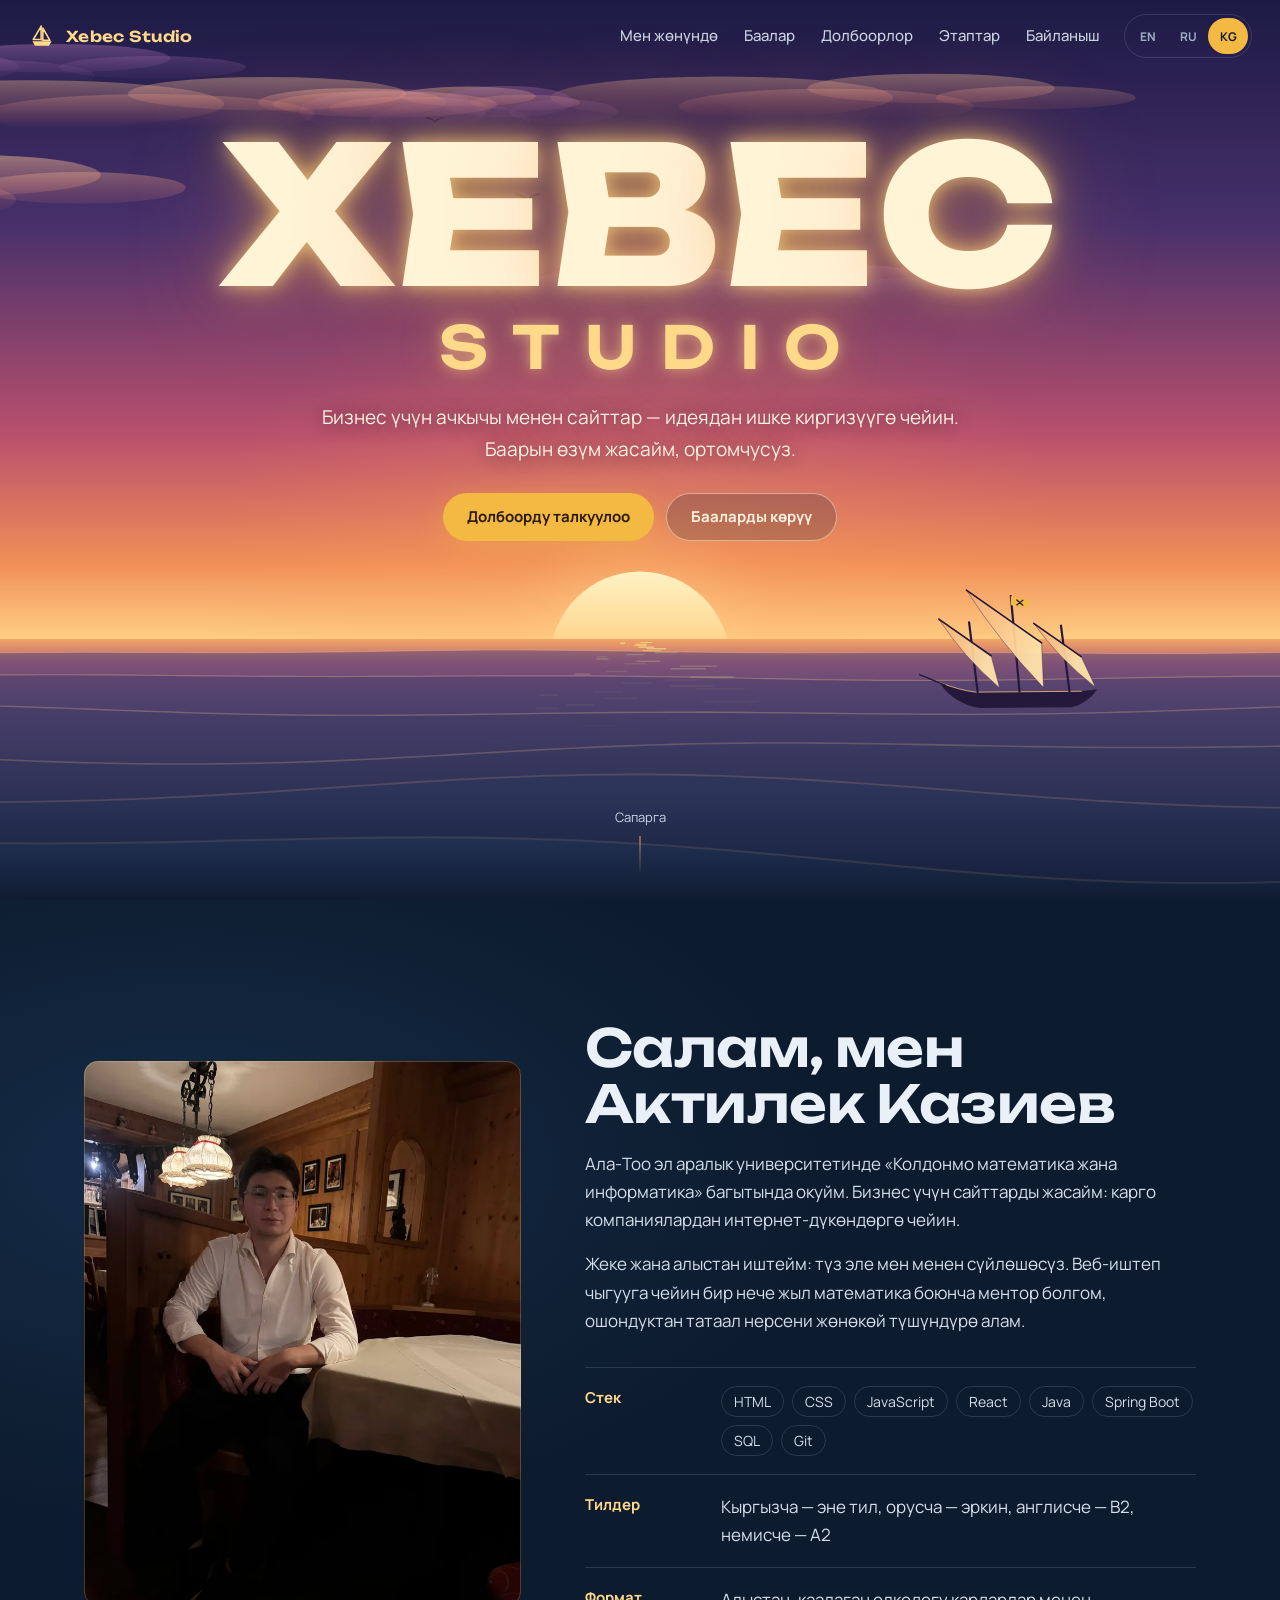
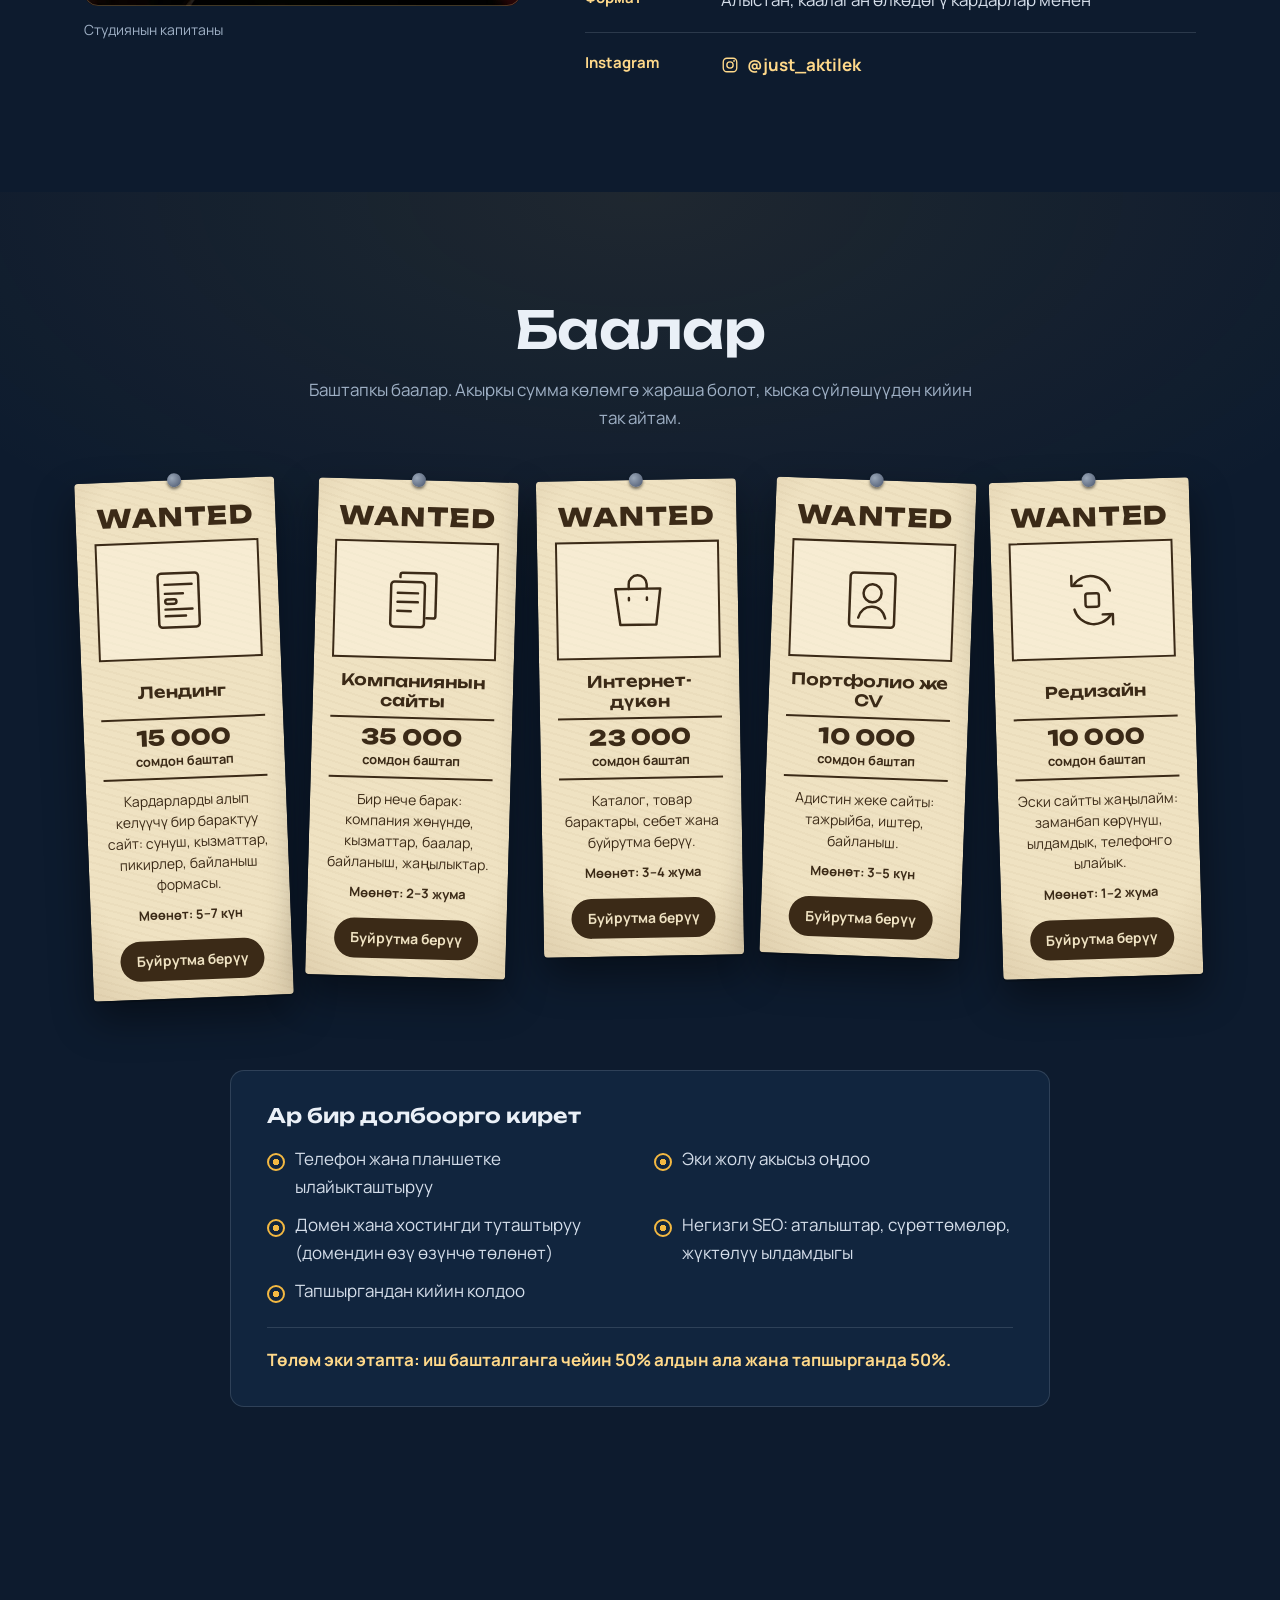
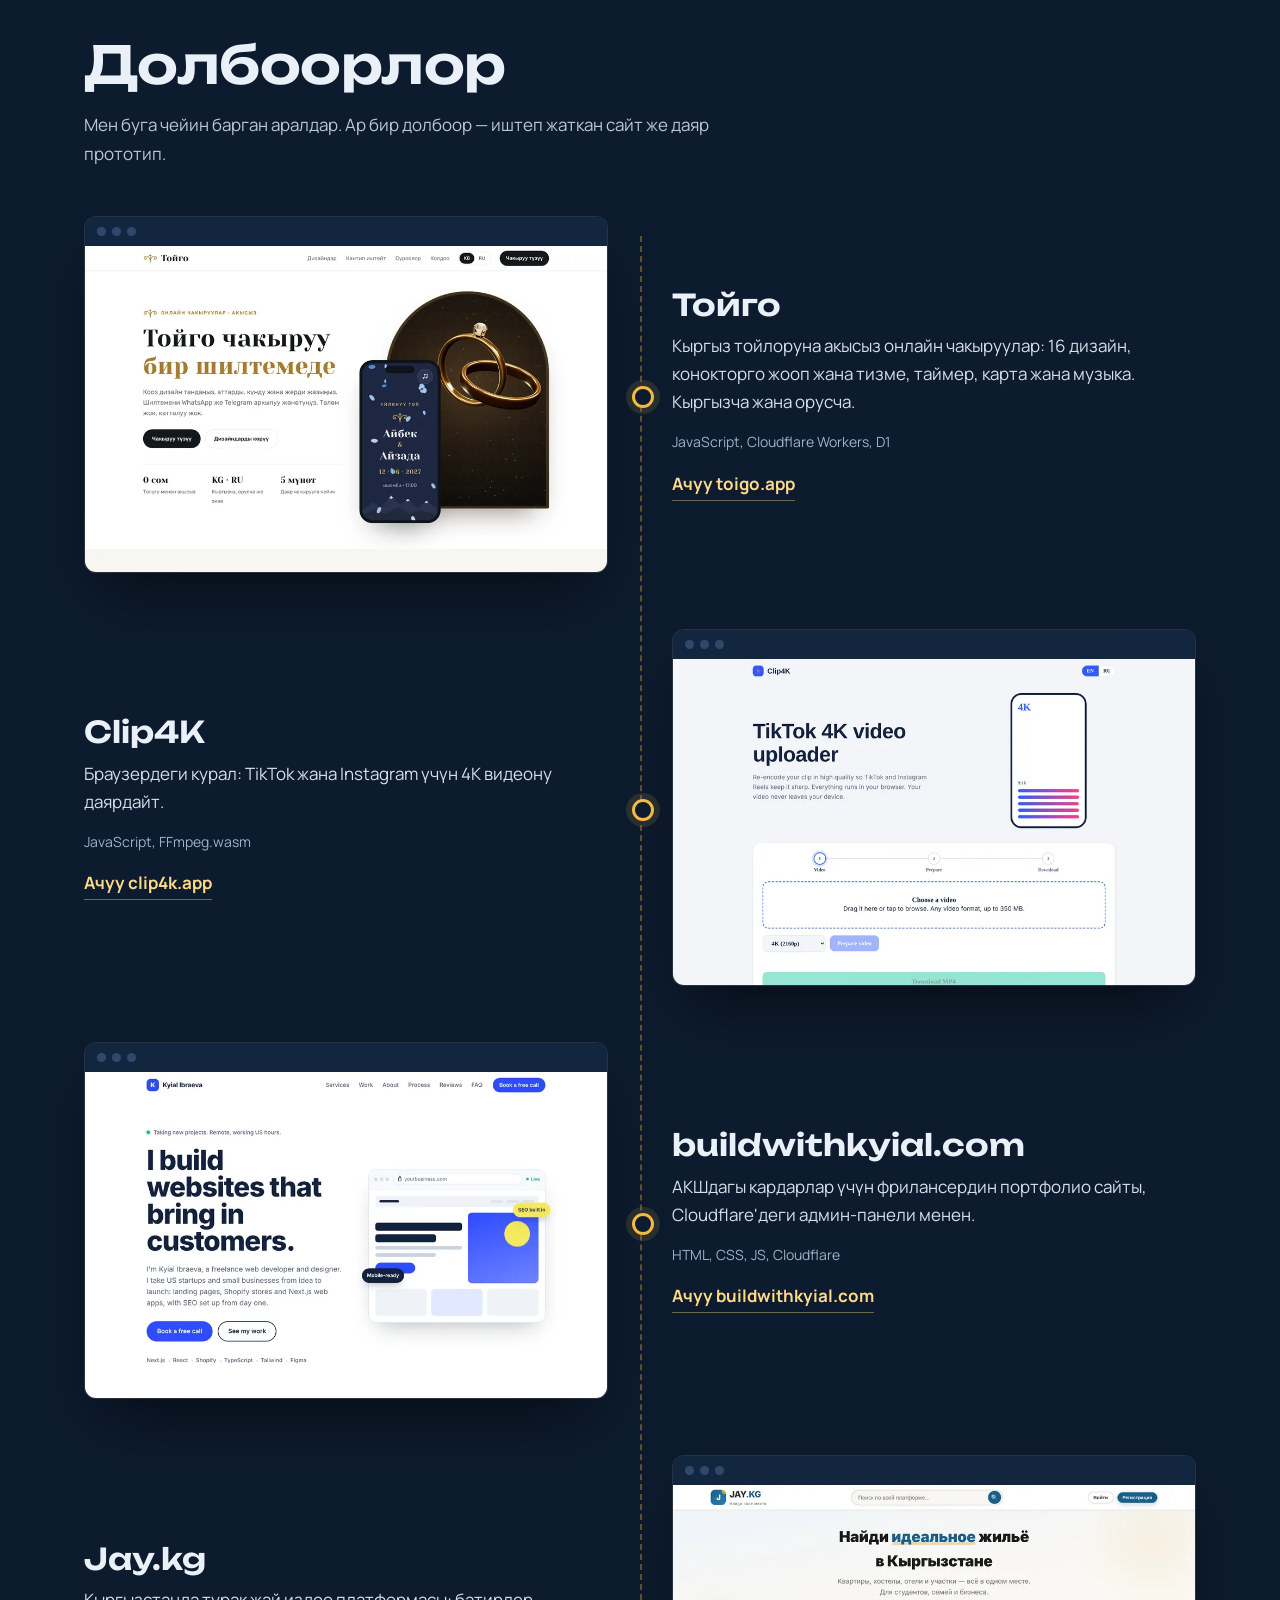
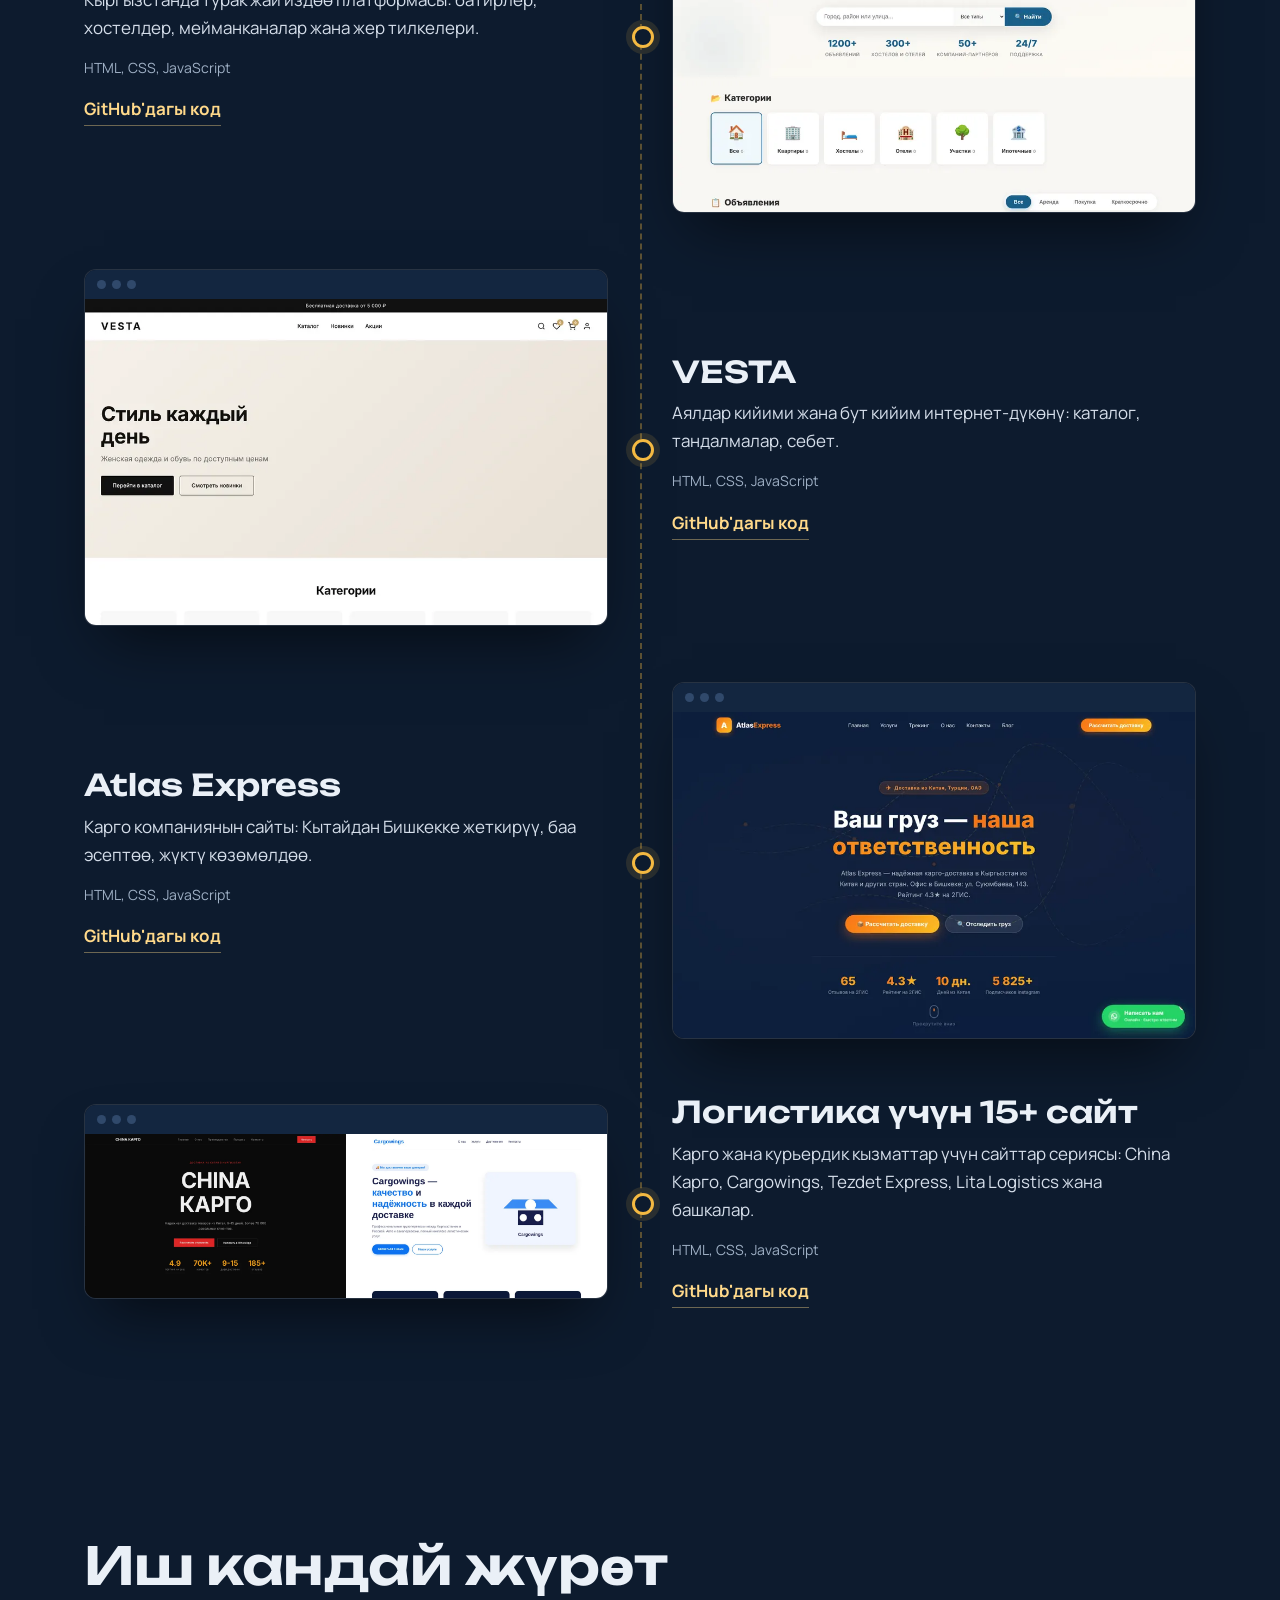
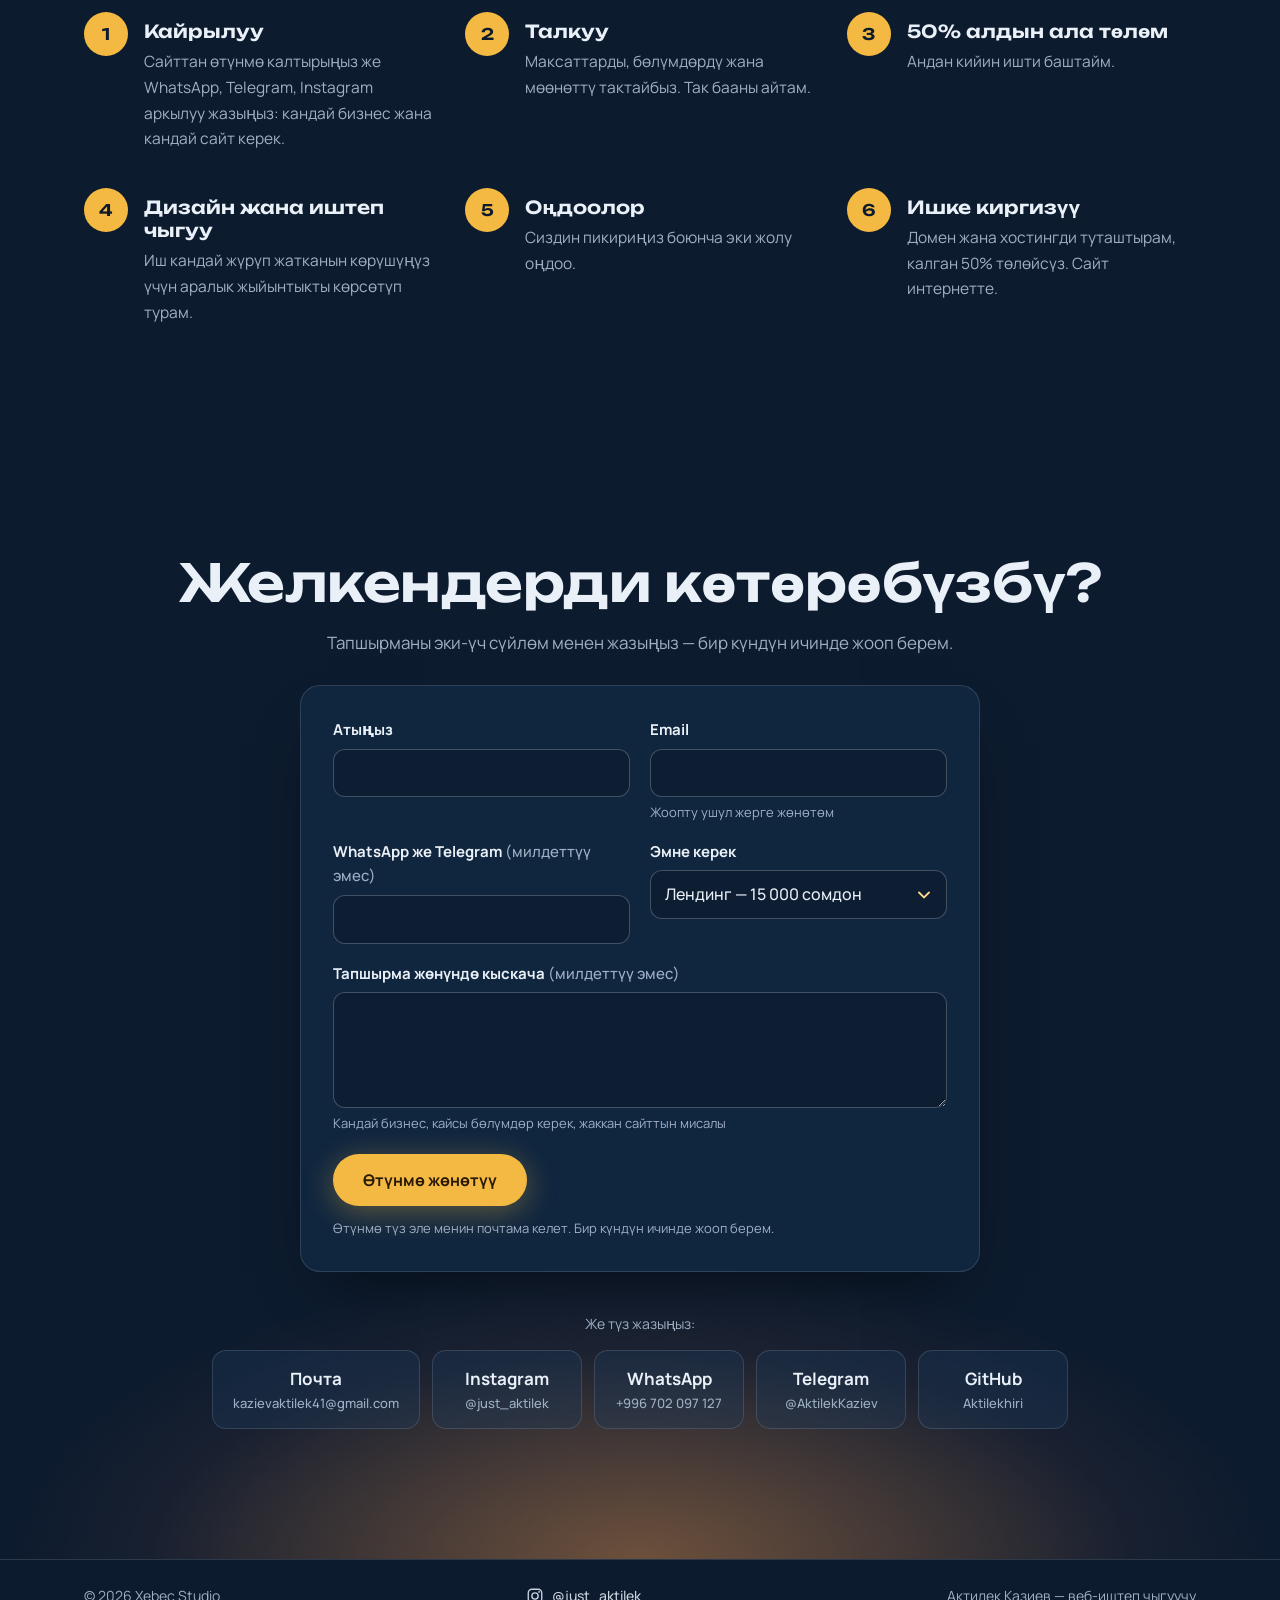
==== commit 2359f270: "Change contact email to kazievaktilek41@gmail.com Co-Authored-By: Claude Opus 5.5 <noreply@anthropic" ====
--- a/public/ky/index.html
+++ b/public/ky/index.html
@@ -28,7 +28,7 @@
 <link rel="preload" href="../assets/fonts/unbounded-latin-800-normal.woff2" as="font" type="font/woff2" crossorigin>
 <link rel="stylesheet" href="../assets/fonts.css">
 <link rel="stylesheet" href="../styles.css">
-<script type="application/ld+json">{"@context":"https://schema.org","@type":"ProfessionalService","name":"Xebec Studio","url":"https://xebecweb.com/ky/","image":"https://xebecweb.com/assets/og-ky.jpg","description":"Xebec Studio — ачкычы менен сайттар: лендинг, компаниянын сайты, интернет-дүкөн, портфолио жана редизайн. Каалаган өлкөдөгү кардарлар менен алыстан иштейм. Баалар 10 000 сомдон баштап.","email":"xebecweb.com@gmail.com","telephone":"+996702097127","areaServed":"Worldwide","availableLanguage":["English","Russian","Kyrgyz"],"priceRange":"10000–35000 KGS","founder":{"@type":"Person","name":"Актилек Казиев"},"sameAs":["https://instagram.com/just_aktilek","https://github.com/Aktilekhiri","https://t.me/AktilekKaziev"],"inLanguage":"ky"}</script>
+<script type="application/ld+json">{"@context":"https://schema.org","@type":"ProfessionalService","name":"Xebec Studio","url":"https://xebecweb.com/ky/","image":"https://xebecweb.com/assets/og-ky.jpg","description":"Xebec Studio — ачкычы менен сайттар: лендинг, компаниянын сайты, интернет-дүкөн, портфолио жана редизайн. Каалаган өлкөдөгү кардарлар менен алыстан иштейм. Баалар 10 000 сомдон баштап.","email":"kazievaktilek41@gmail.com","telephone":"+996702097127","areaServed":"Worldwide","availableLanguage":["English","Russian","Kyrgyz"],"priceRange":"10000–35000 KGS","founder":{"@type":"Person","name":"Актилек Казиев"},"sameAs":["https://instagram.com/just_aktilek","https://github.com/Aktilekhiri","https://t.me/AktilekKaziev"],"inLanguage":"ky"}</script>
 </head>
 <body>
 <a class="skip" href="#main">Мазмунга өтүү</a>
@@ -249,7 +249,7 @@
     <div class="lead-box">
       <p class="sent-note" id="sent" tabindex="-1">Рахмат! Өтүнмө жөнөтүлдү — бир күндүн ичинде почтаңызга жооп берем.</p>
       <form class="lead" id="leadForm" action="https://api.web3forms.com/submit" method="post"
-            data-wa="996702097127" data-mail="xebecweb.com@gmail.com" data-title="Саламатсызбы! xebecweb.com сайтынан өтүнмө"
+            data-wa="996702097127" data-mail="kazievaktilek41@gmail.com" data-title="Саламатсызбы! xebecweb.com сайтынан өтүнмө"
             data-l-name="Аты" data-l-service="Кызмат" data-l-msg="Тапшырма">
         <input type="hidden" name="access_key" value="2775c044-11af-4d92-966e-4e2f38633ee0">
         <input type="hidden" name="subject" value="Новая заявка с xebecweb.com">
@@ -295,7 +295,7 @@
         <div class="lead-fail full" role="alert" hidden>
           <p>Жөнөтүү мүмкүн болгон жок. Түз жазыңыз:</p>
           <div class="fail-actions">
-            <a class="btn ghost" id="failMail" href="mailto:xebecweb.com@gmail.com">xebecweb.com@gmail.com</a>
+            <a class="btn ghost" id="failMail" href="mailto:kazievaktilek41@gmail.com">kazievaktilek41@gmail.com</a>
             <a class="btn ghost" id="failWa" href="https://wa.me/996702097127" target="_blank" rel="noopener">WhatsApp</a>
           </div>
         </div>
@@ -309,7 +309,7 @@
 
     <p class="more">Же түз жазыңыз:</p>
     <ul class="channels">
-      <li><a href="mailto:xebecweb.com@gmail.com?subject=Xebec%20Studio">Почта<small>xebecweb.com@gmail.com</small></a></li>
+      <li><a href="mailto:kazievaktilek41@gmail.com?subject=Xebec%20Studio">Почта<small>kazievaktilek41@gmail.com</small></a></li>
       <li><a class="ch-ig" href="https://instagram.com/just_aktilek" target="_blank" rel="noopener">Instagram<small>@just_aktilek</small></a></li>
       <li><a href="https://wa.me/996702097127?text=%D0%A1%D0%B0%D0%BB%D0%B0%D0%BC%D0%B0%D1%82%D1%81%D1%8B%D0%B7%D0%B1%D1%8B!%20%D0%A1%D0%B0%D0%B9%D1%82%20%D0%B1%D0%BE%D1%8E%D0%BD%D1%87%D0%B0%20%D1%81%D2%AF%D0%B9%D0%BB%D3%A9%D1%88%D0%BA%D2%AF%D0%BC%20%D0%BA%D0%B5%D0%BB%D0%B5%D1%82." target="_blank" rel="noopener">WhatsApp<small>+996 702 097 127</small></a></li>
       <li><a href="https://t.me/AktilekKaziev" target="_blank" rel="noopener">Telegram<small>@AktilekKaziev</small></a></li>
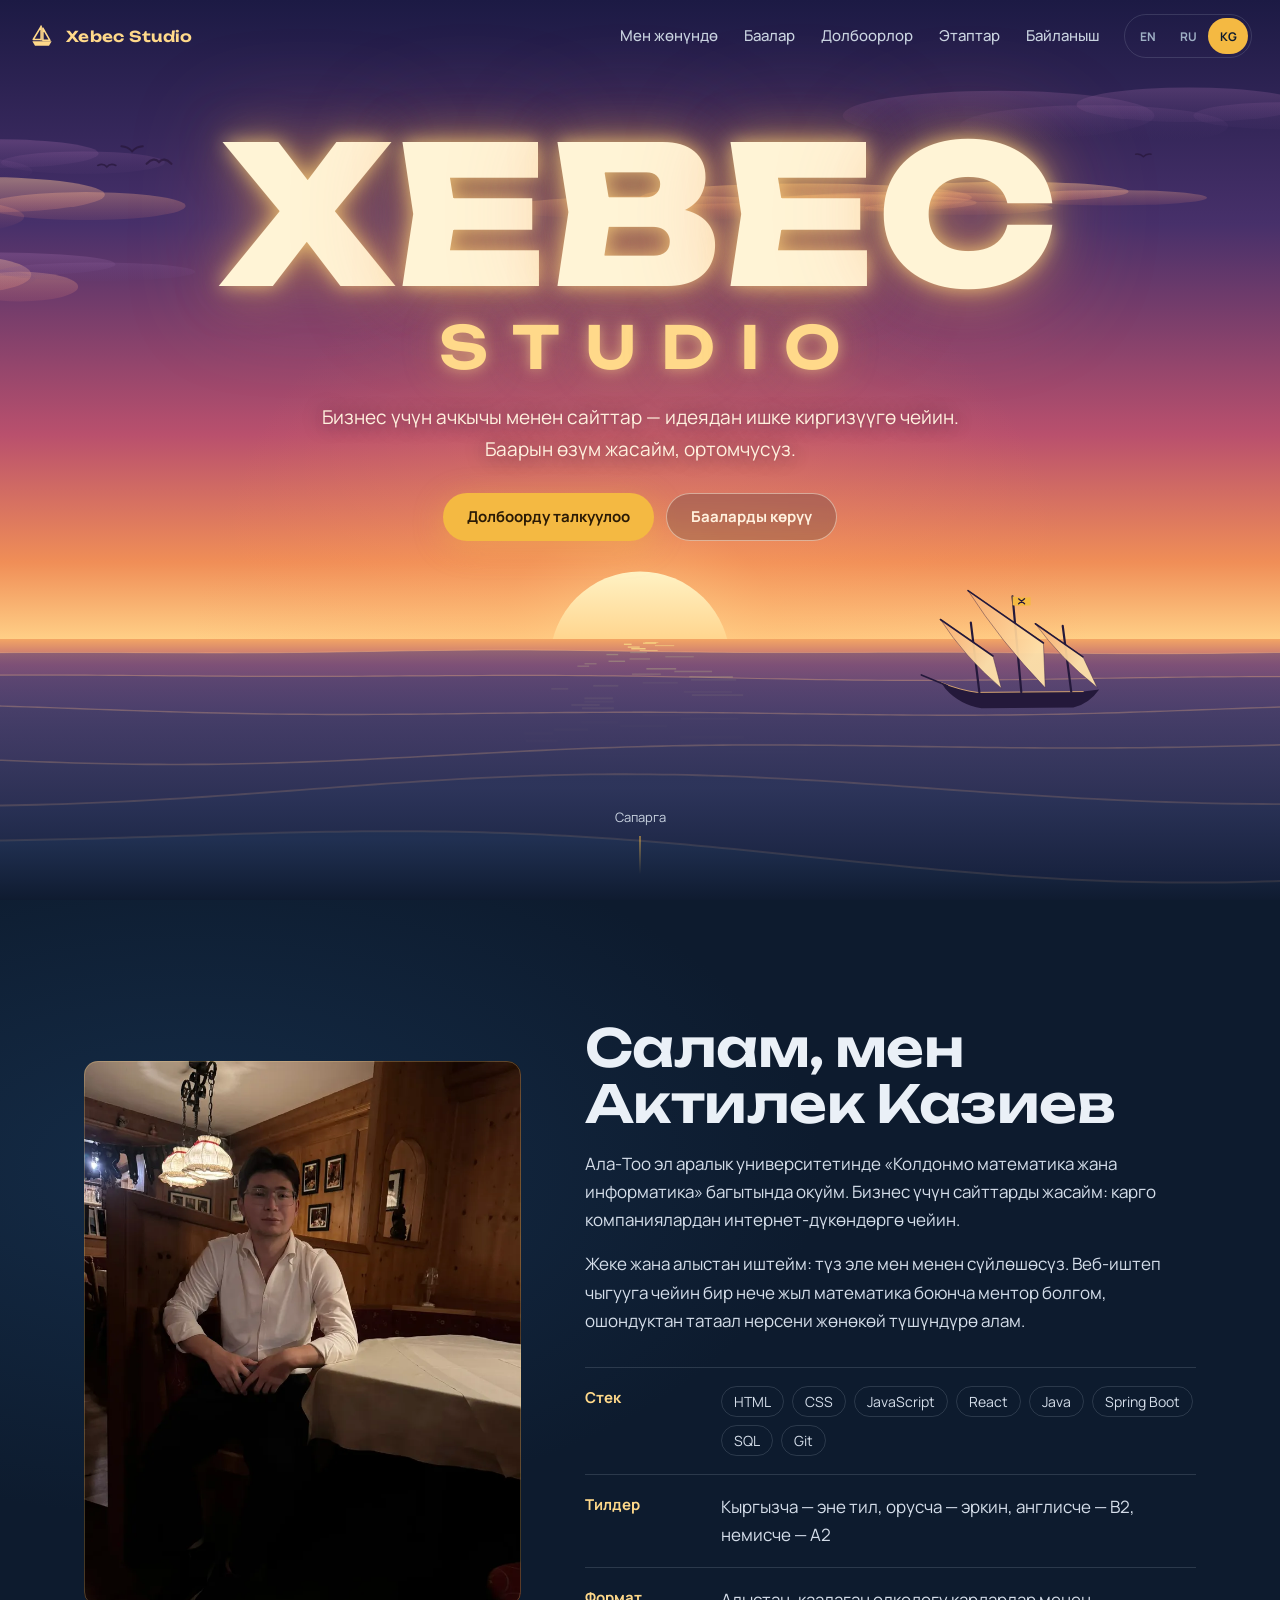
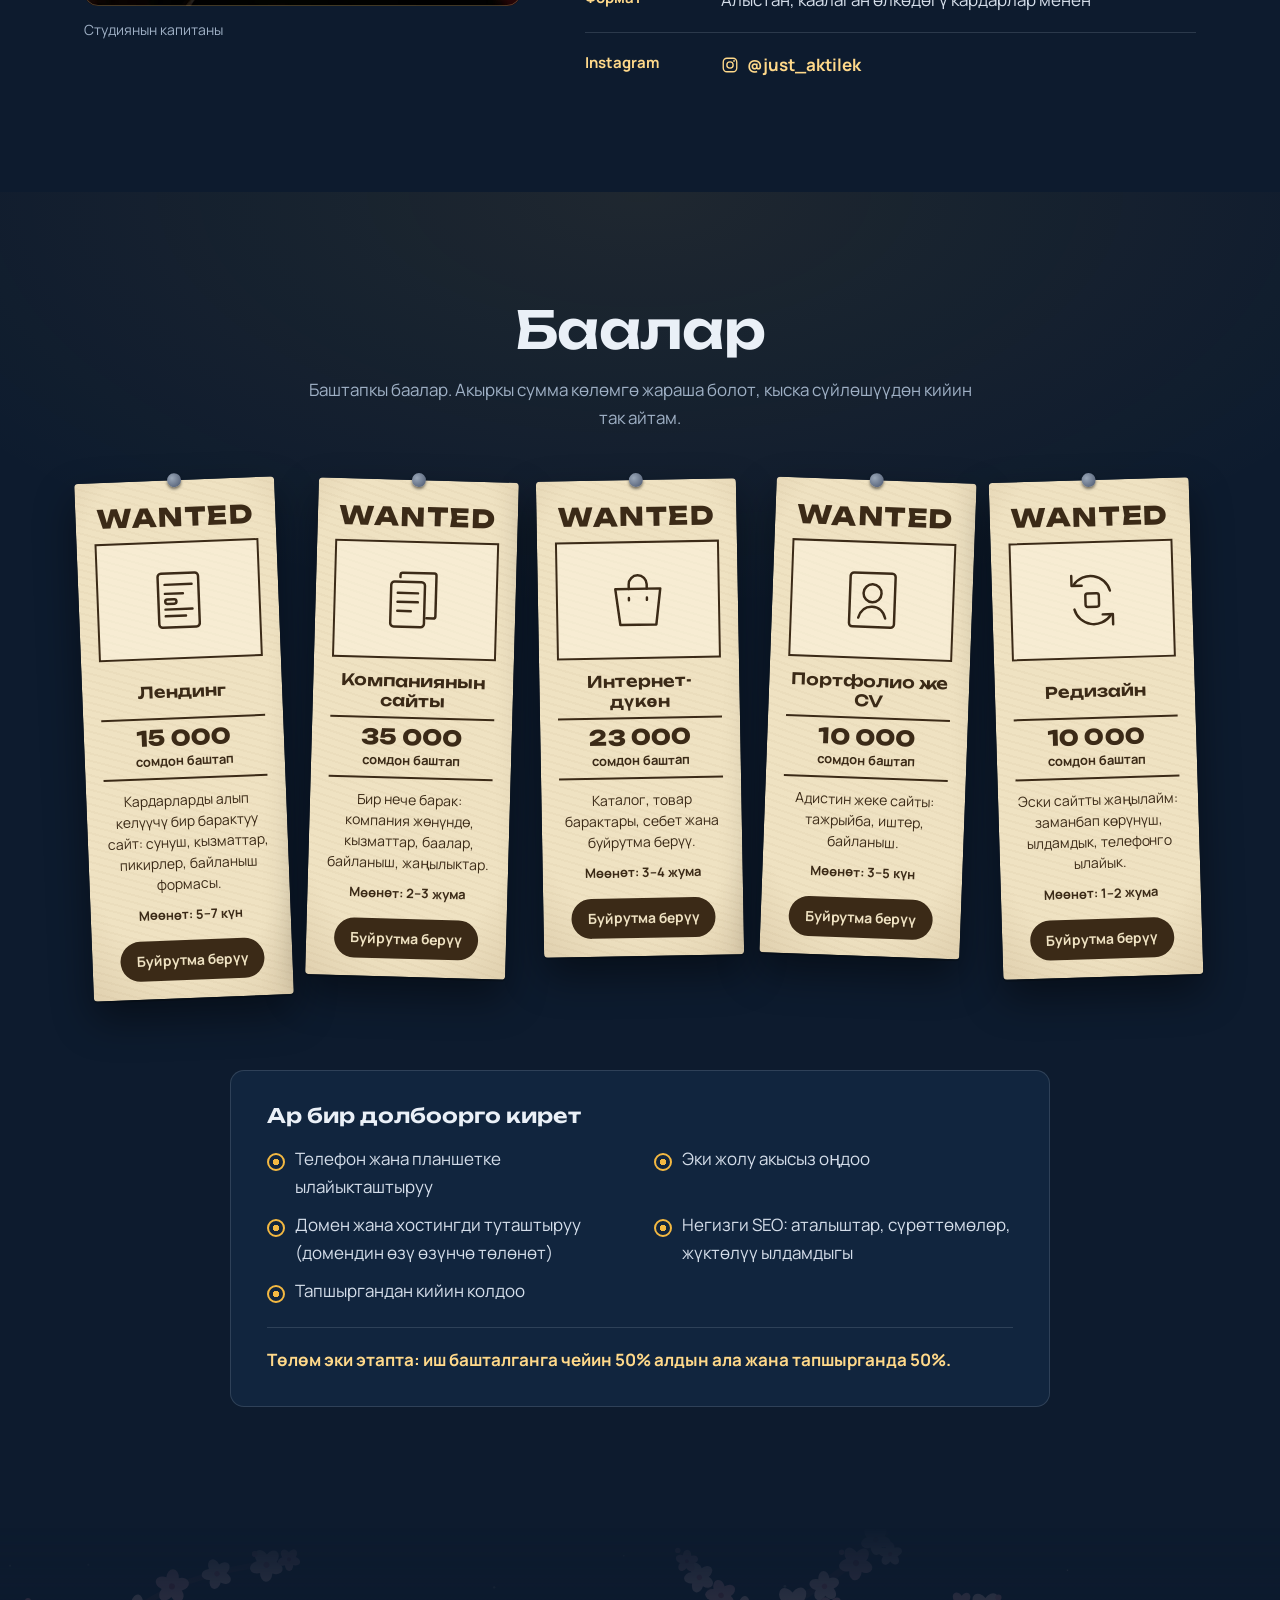
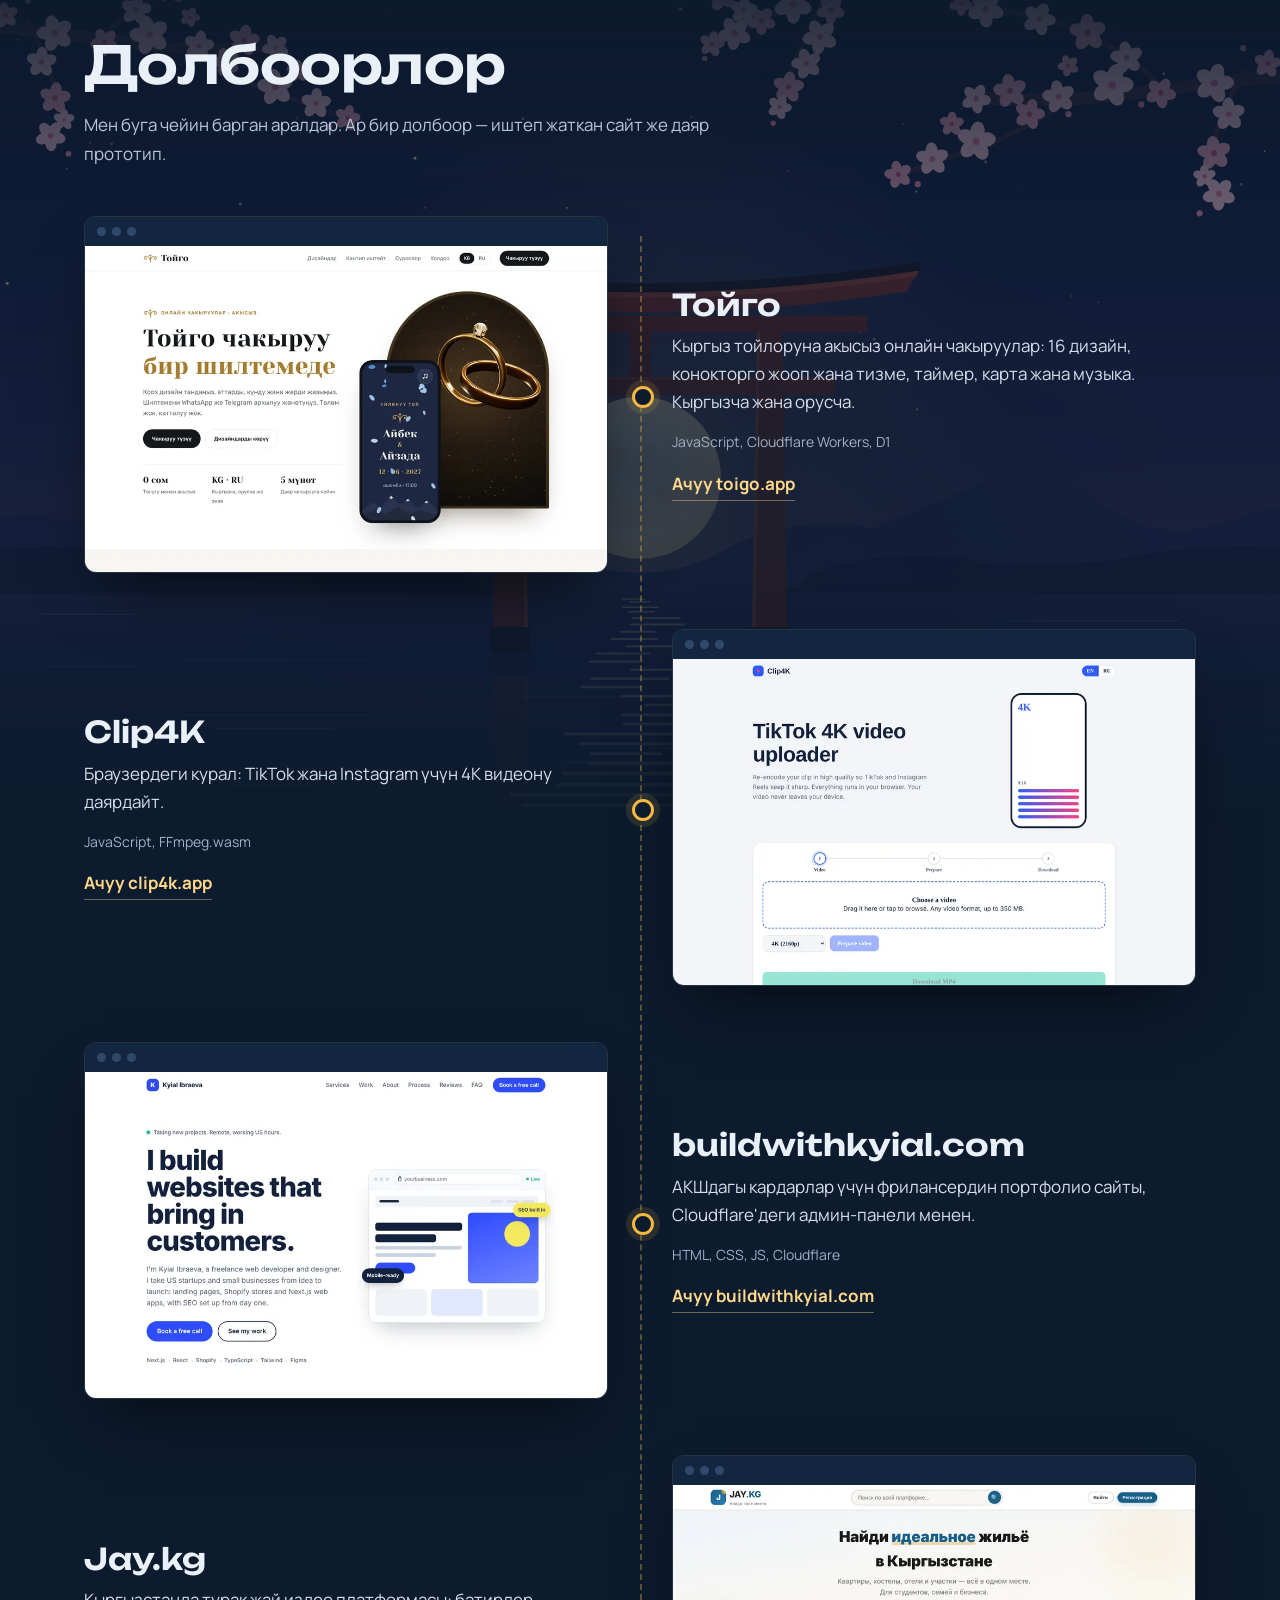
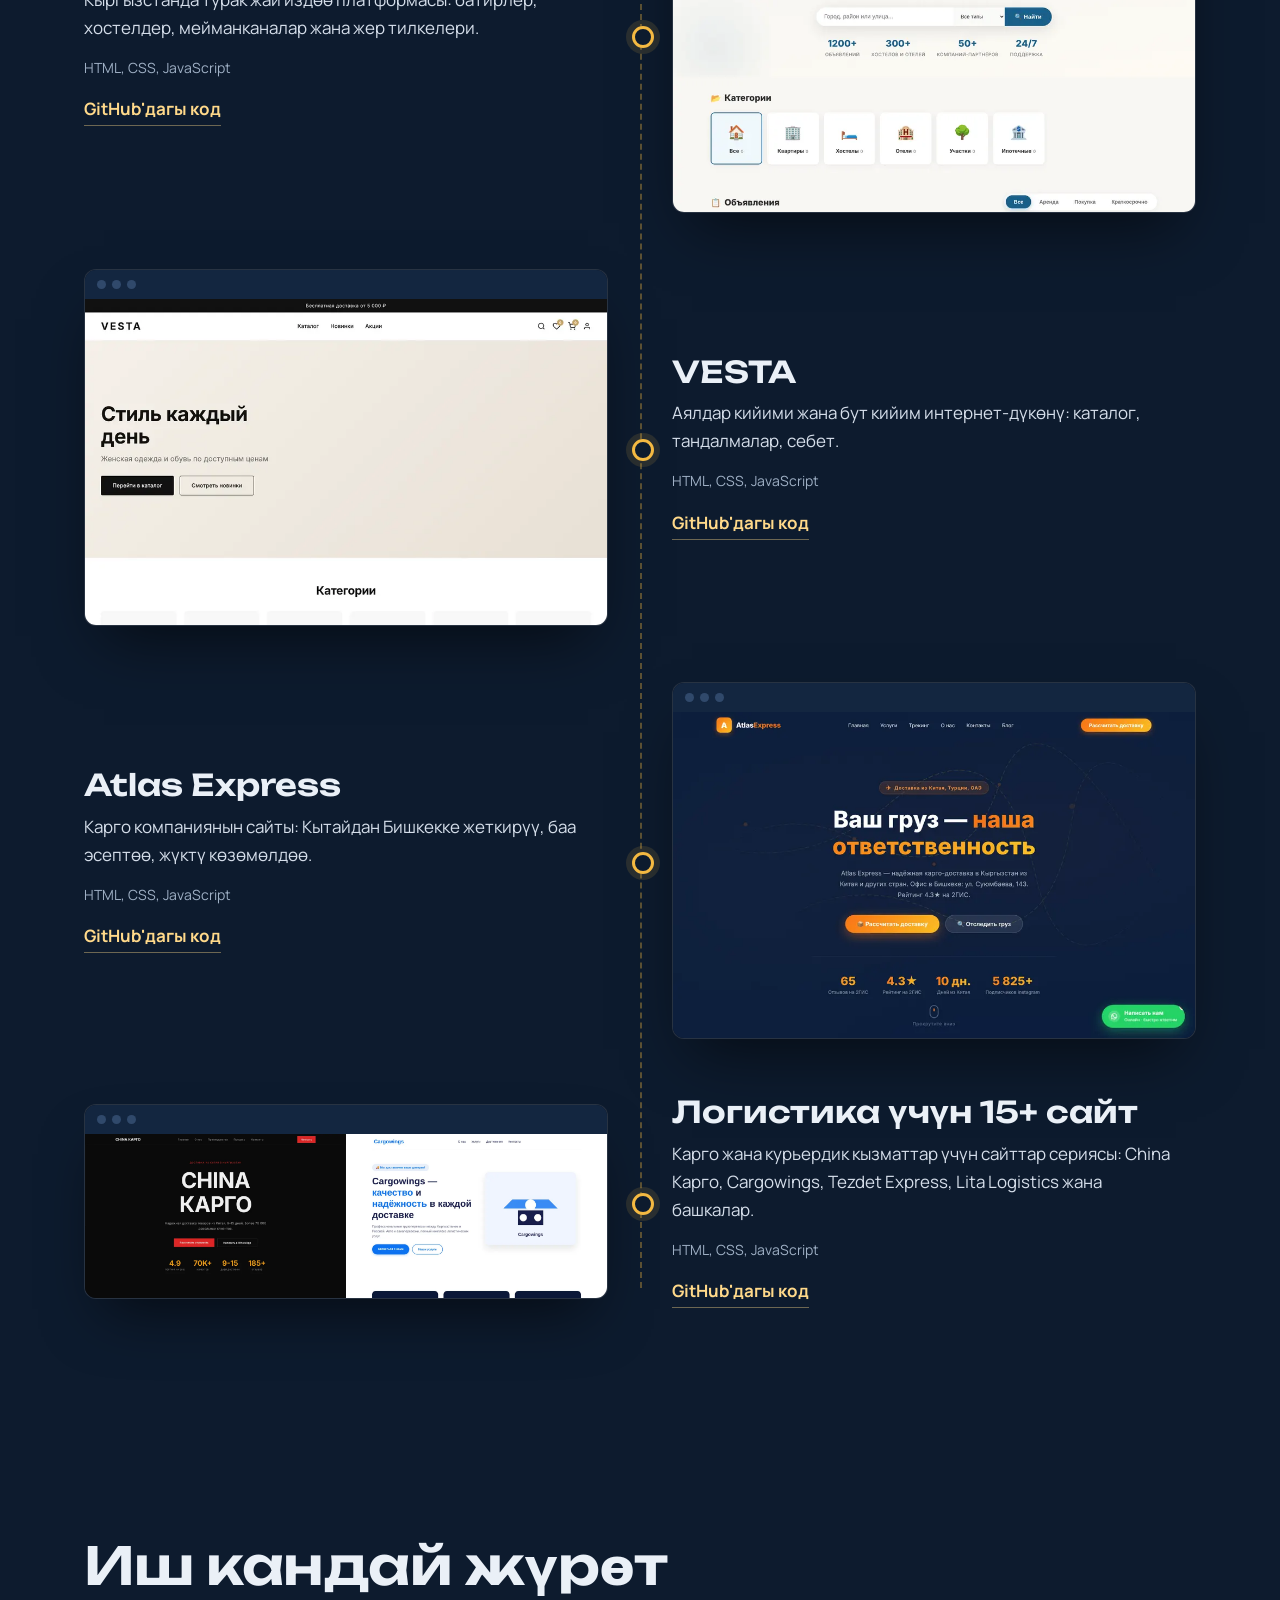
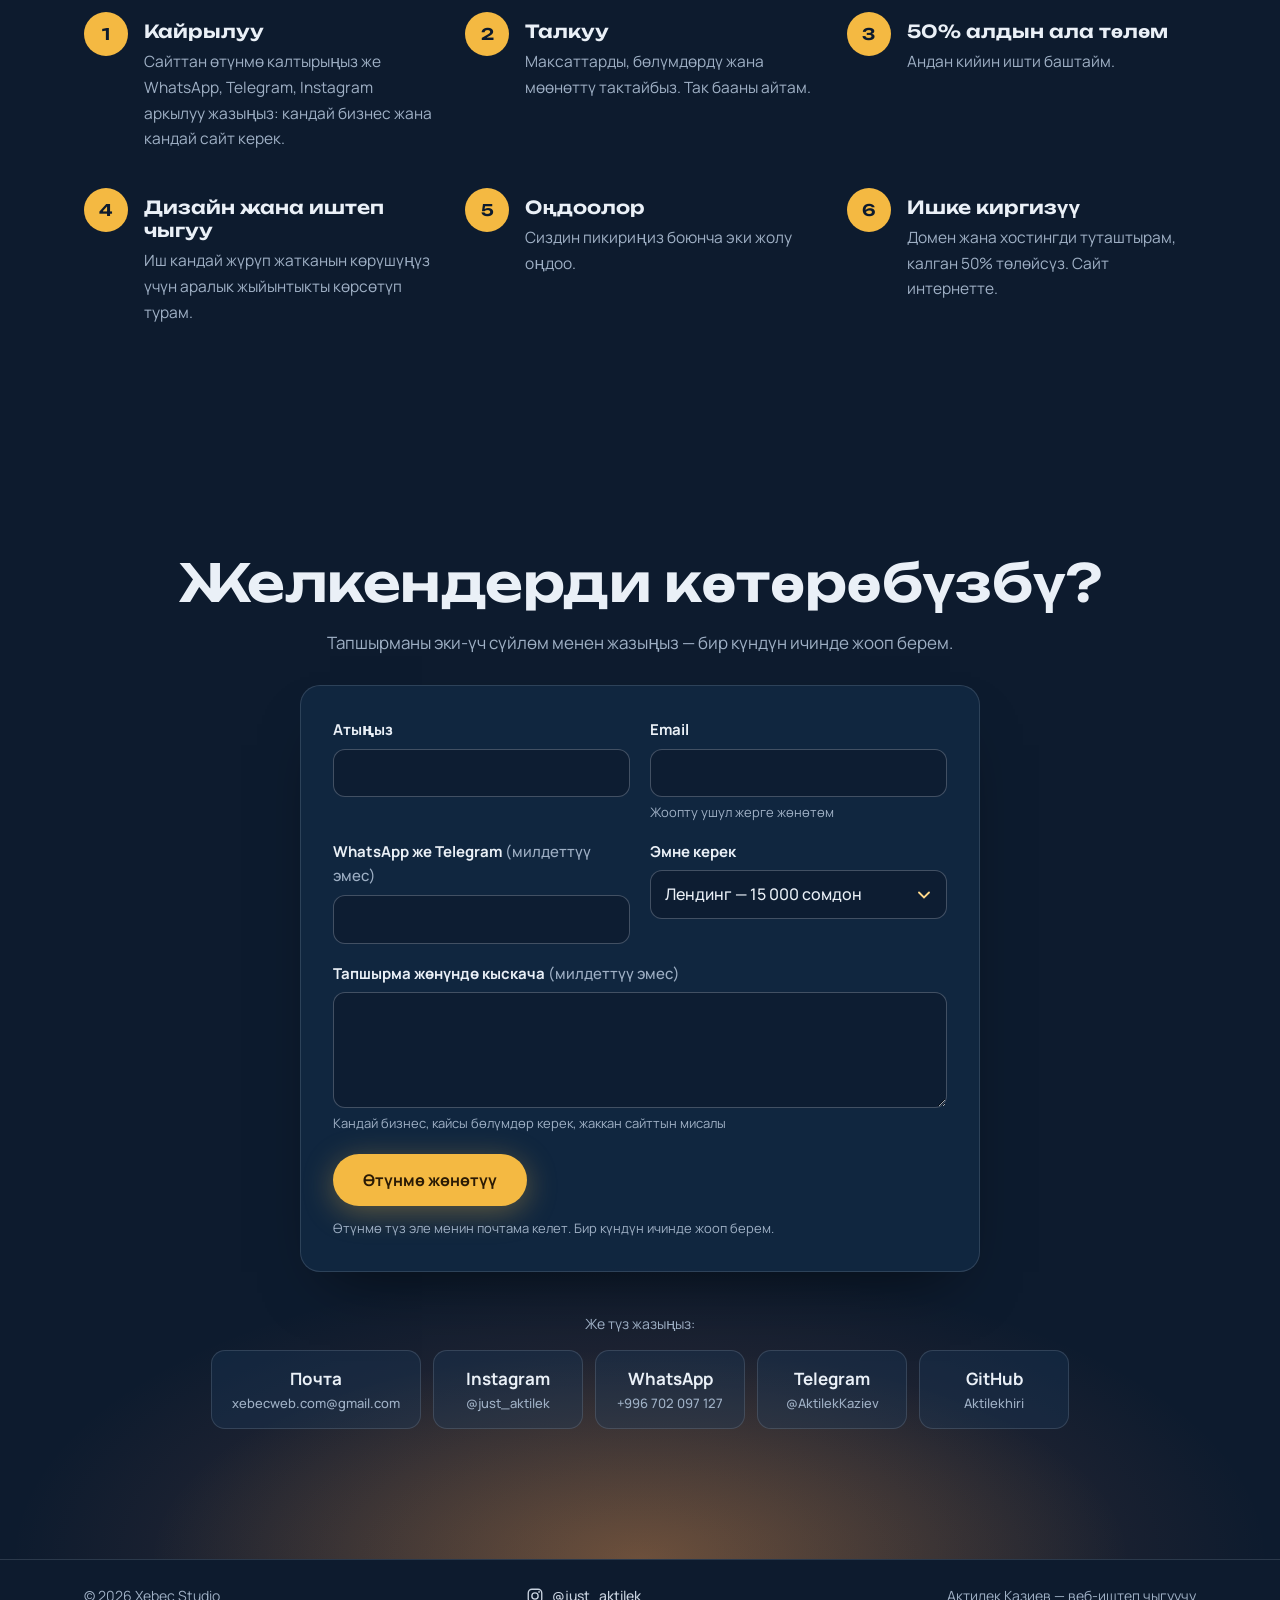
==== commit 4216bb09: "Revert contact email back to xebecweb.com@gmail.com Co-Authored-By: Claude Opus 5.5 <noreply@anthrop" ====
--- a/public/ky/index.html
+++ b/public/ky/index.html
@@ -28,7 +28,7 @@
 <link rel="preload" href="../assets/fonts/unbounded-latin-800-normal.woff2" as="font" type="font/woff2" crossorigin>
 <link rel="stylesheet" href="../assets/fonts.css">
 <link rel="stylesheet" href="../styles.css">
-<script type="application/ld+json">{"@context":"https://schema.org","@type":"ProfessionalService","name":"Xebec Studio","url":"https://xebecweb.com/ky/","image":"https://xebecweb.com/assets/og-ky.jpg","description":"Xebec Studio — ачкычы менен сайттар: лендинг, компаниянын сайты, интернет-дүкөн, портфолио жана редизайн. Каалаган өлкөдөгү кардарлар менен алыстан иштейм. Баалар 10 000 сомдон баштап.","email":"kazievaktilek41@gmail.com","telephone":"+996702097127","areaServed":"Worldwide","availableLanguage":["English","Russian","Kyrgyz"],"priceRange":"10000–35000 KGS","founder":{"@type":"Person","name":"Актилек Казиев"},"sameAs":["https://instagram.com/just_aktilek","https://github.com/Aktilekhiri","https://t.me/AktilekKaziev"],"inLanguage":"ky"}</script>
+<script type="application/ld+json">{"@context":"https://schema.org","@type":"ProfessionalService","name":"Xebec Studio","url":"https://xebecweb.com/ky/","image":"https://xebecweb.com/assets/og-ky.jpg","description":"Xebec Studio — ачкычы менен сайттар: лендинг, компаниянын сайты, интернет-дүкөн, портфолио жана редизайн. Каалаган өлкөдөгү кардарлар менен алыстан иштейм. Баалар 10 000 сомдон баштап.","email":"xebecweb.com@gmail.com","telephone":"+996702097127","areaServed":"Worldwide","availableLanguage":["English","Russian","Kyrgyz"],"priceRange":"10000–35000 KGS","founder":{"@type":"Person","name":"Актилек Казиев"},"sameAs":["https://instagram.com/just_aktilek","https://github.com/Aktilekhiri","https://t.me/AktilekKaziev"],"inLanguage":"ky"}</script>
 </head>
 <body>
 <a class="skip" href="#main">Мазмунга өтүү</a>
@@ -249,7 +249,7 @@
     <div class="lead-box">
       <p class="sent-note" id="sent" tabindex="-1">Рахмат! Өтүнмө жөнөтүлдү — бир күндүн ичинде почтаңызга жооп берем.</p>
       <form class="lead" id="leadForm" action="https://api.web3forms.com/submit" method="post"
-            data-wa="996702097127" data-mail="kazievaktilek41@gmail.com" data-title="Саламатсызбы! xebecweb.com сайтынан өтүнмө"
+            data-wa="996702097127" data-mail="xebecweb.com@gmail.com" data-title="Саламатсызбы! xebecweb.com сайтынан өтүнмө"
             data-l-name="Аты" data-l-service="Кызмат" data-l-msg="Тапшырма">
         <input type="hidden" name="access_key" value="2775c044-11af-4d92-966e-4e2f38633ee0">
         <input type="hidden" name="subject" value="Новая заявка с xebecweb.com">
@@ -295,7 +295,7 @@
         <div class="lead-fail full" role="alert" hidden>
           <p>Жөнөтүү мүмкүн болгон жок. Түз жазыңыз:</p>
           <div class="fail-actions">
-            <a class="btn ghost" id="failMail" href="mailto:kazievaktilek41@gmail.com">kazievaktilek41@gmail.com</a>
+            <a class="btn ghost" id="failMail" href="mailto:xebecweb.com@gmail.com">xebecweb.com@gmail.com</a>
             <a class="btn ghost" id="failWa" href="https://wa.me/996702097127" target="_blank" rel="noopener">WhatsApp</a>
           </div>
         </div>
@@ -309,7 +309,7 @@
 
     <p class="more">Же түз жазыңыз:</p>
     <ul class="channels">
-      <li><a href="mailto:kazievaktilek41@gmail.com?subject=Xebec%20Studio">Почта<small>kazievaktilek41@gmail.com</small></a></li>
+      <li><a href="mailto:xebecweb.com@gmail.com?subject=Xebec%20Studio">Почта<small>xebecweb.com@gmail.com</small></a></li>
       <li><a class="ch-ig" href="https://instagram.com/just_aktilek" target="_blank" rel="noopener">Instagram<small>@just_aktilek</small></a></li>
       <li><a href="https://wa.me/996702097127?text=%D0%A1%D0%B0%D0%BB%D0%B0%D0%BC%D0%B0%D1%82%D1%81%D1%8B%D0%B7%D0%B1%D1%8B!%20%D0%A1%D0%B0%D0%B9%D1%82%20%D0%B1%D0%BE%D1%8E%D0%BD%D1%87%D0%B0%20%D1%81%D2%AF%D0%B9%D0%BB%D3%A9%D1%88%D0%BA%D2%AF%D0%BC%20%D0%BA%D0%B5%D0%BB%D0%B5%D1%82." target="_blank" rel="noopener">WhatsApp<small>+996 702 097 127</small></a></li>
       <li><a href="https://t.me/AktilekKaziev" target="_blank" rel="noopener">Telegram<small>@AktilekKaziev</small></a></li>
